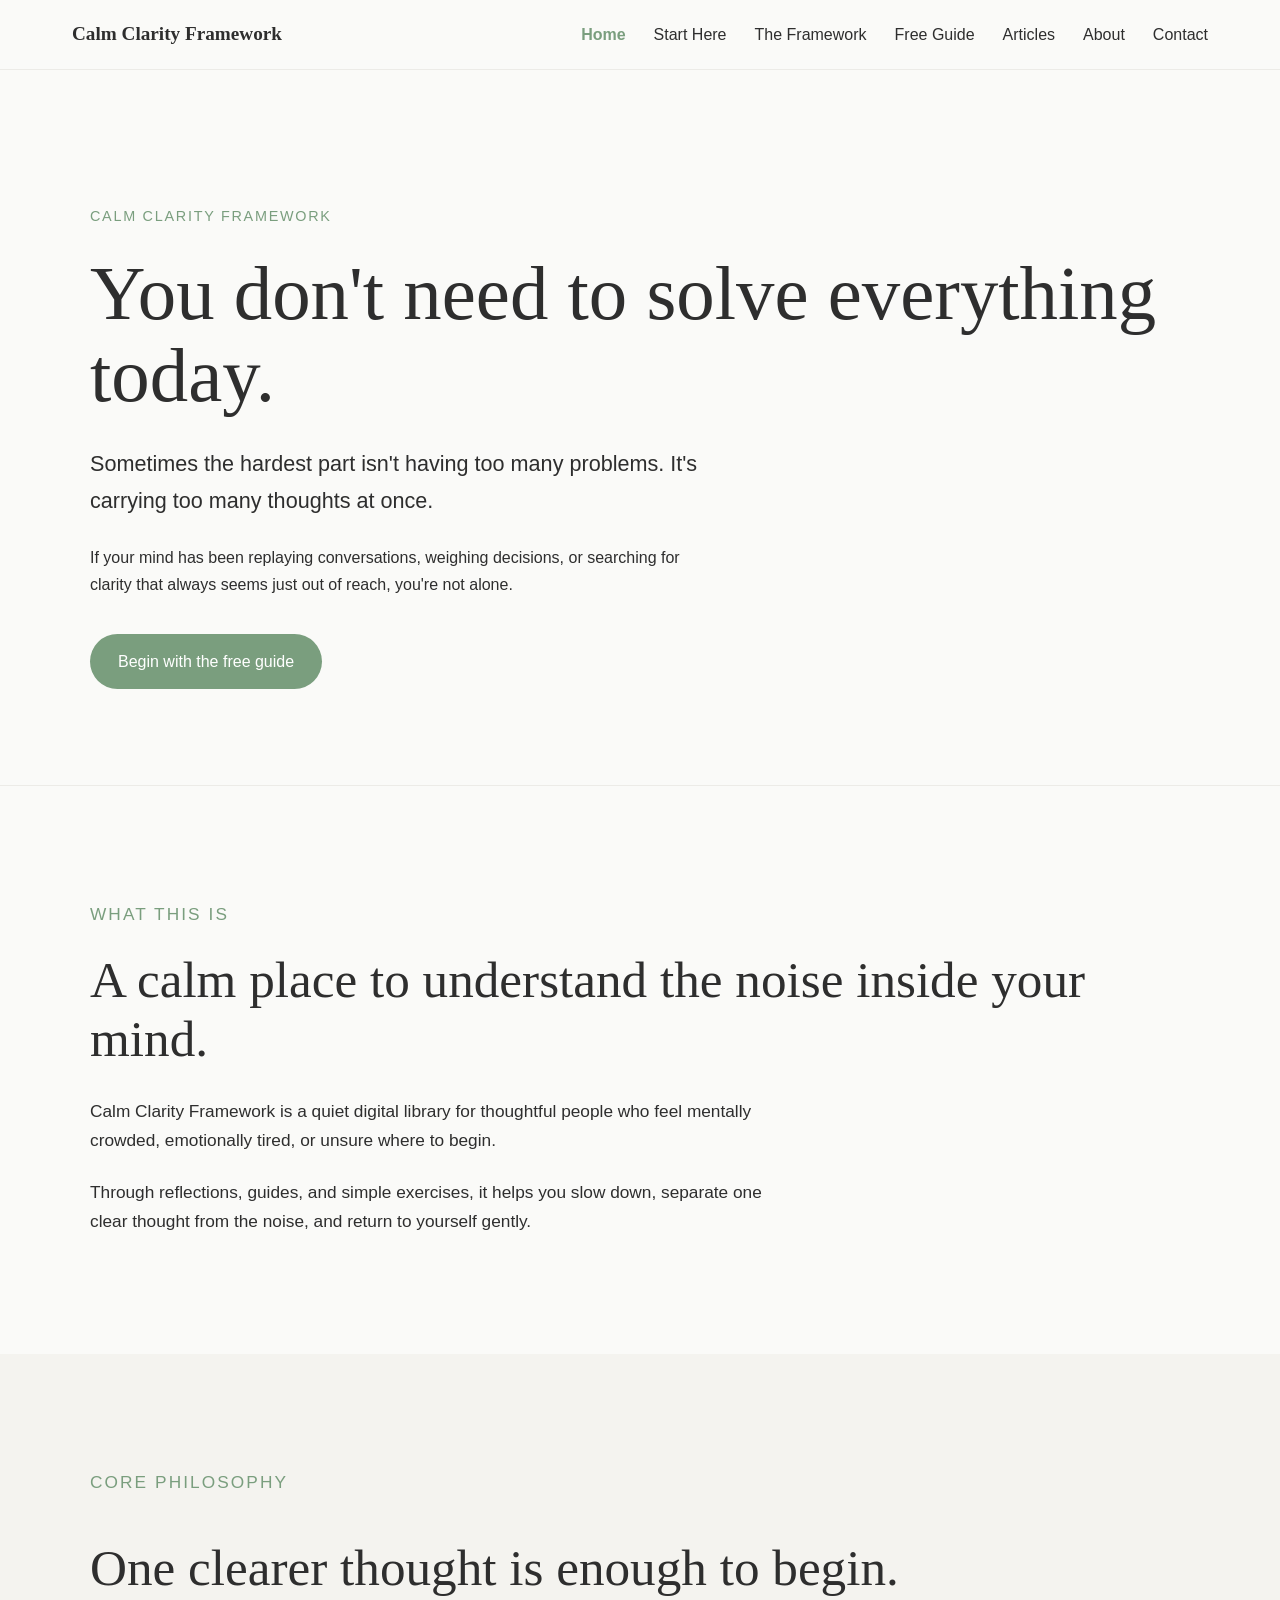
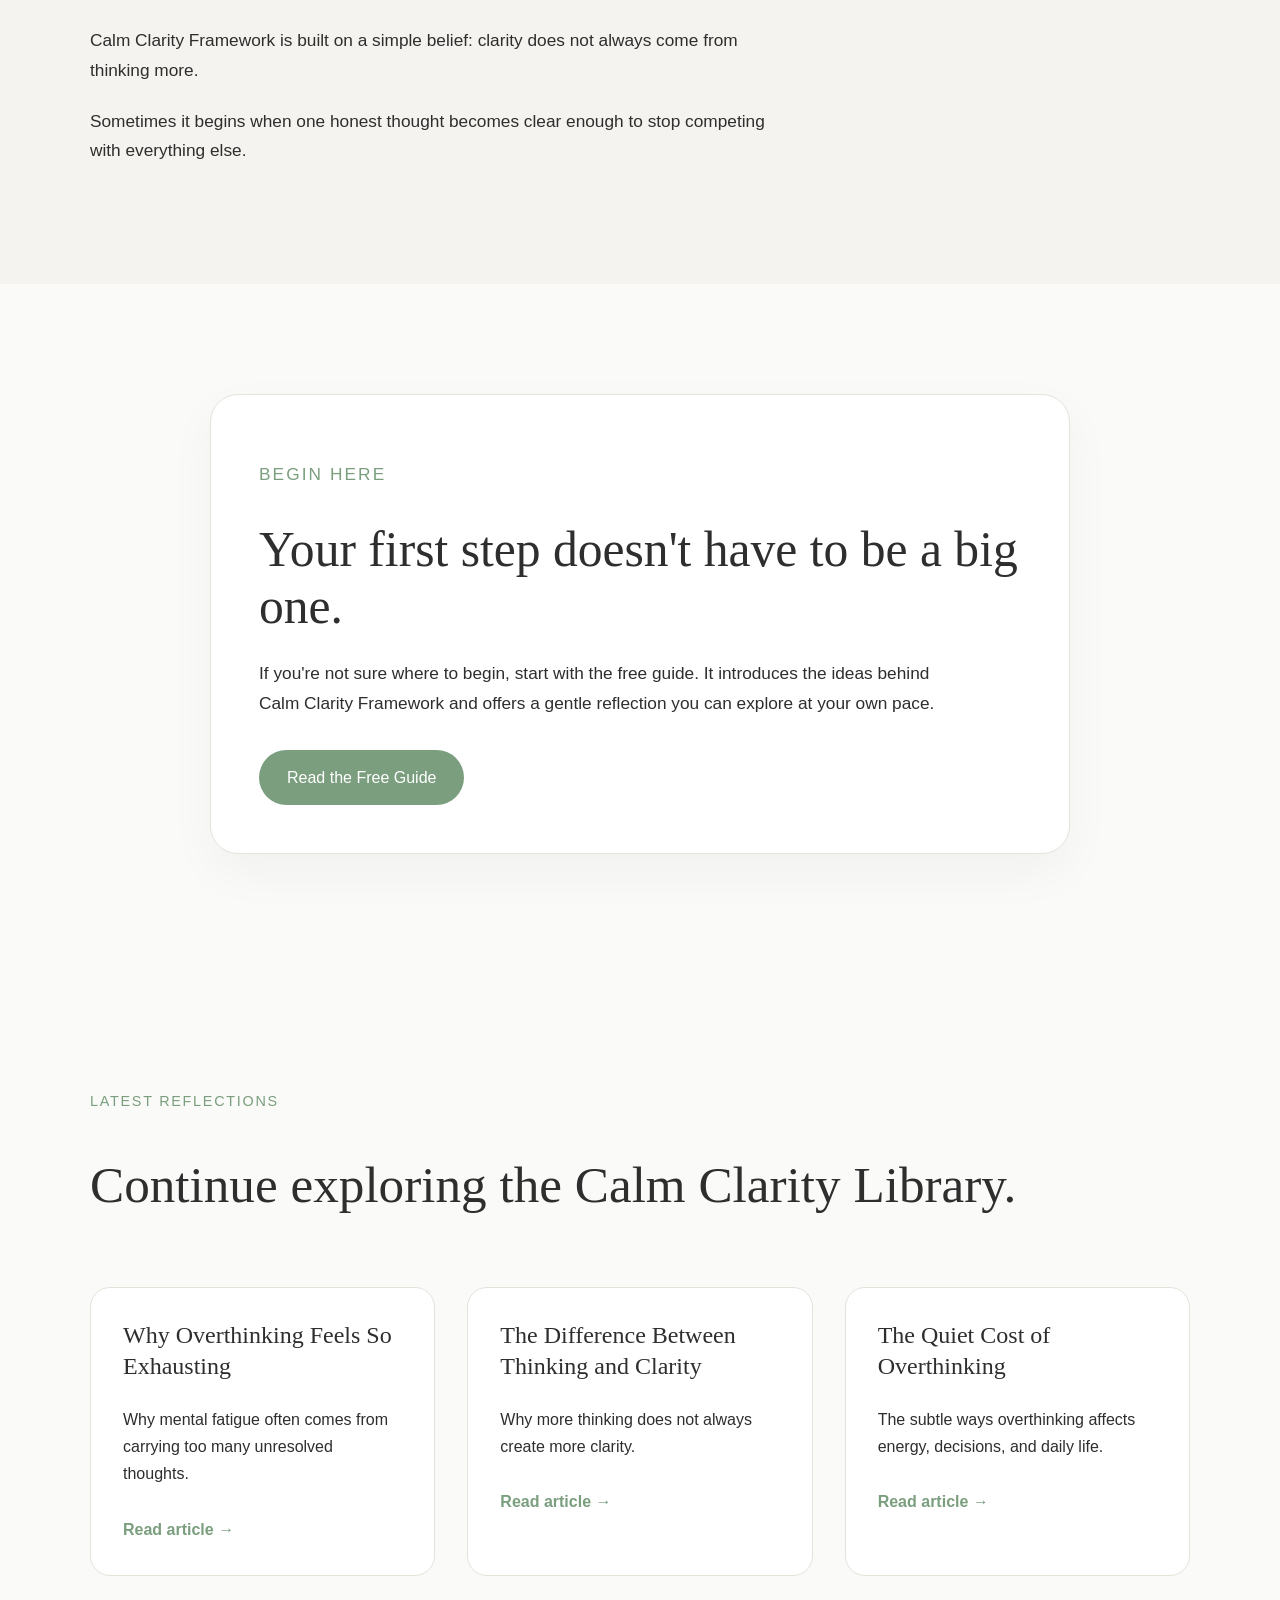
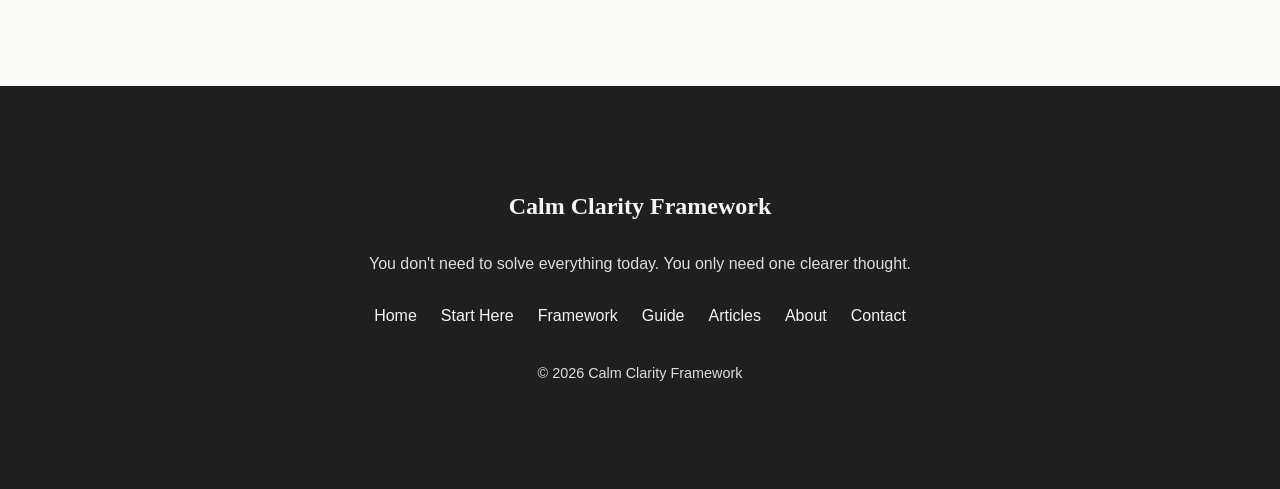
==== index.html @ 9ce067d1 "Add custom thank-you redirect" ====
<!DOCTYPE html>
<html lang="en">
<head>
    <meta charset="UTF-8">
     <meta name="viewport" content="width=device-width, initial-scale=1.0">

    <title>Calm Clarity Framework</title>

    <link rel="stylesheet" href="style.css">
    <link rel="icon" href="favicon.ico" sizes="any">
<link rel="shortcut icon" href="favicon.ico">
</head>
<body>
    

    <header>
         <nav class="navbar">

        <a href="index.html" class="logo">
            Calm Clarity Framework
        </a>
         <ul class="nav-links">

            <li><a href="index.html" class="active">Home</a></li>

            <li><a href="pages/start-here.html">Start Here</a></li>

            <li><a href="pages/framework.html">The Framework</a></li>

            <li><a href="pages/guide.html">Free Guide</a></li>
            <li><a href="pages/articles.html">Articles</a></li>

            <li><a href="pages/about.html">About</a></li>

            <li><a href="pages/contact.html">Contact</a></li>

        </ul>
          </nav>

    </header>

    <main class="homepage">

        <section class="hero">
            <div class="container">

            <p class="eyebrow">Calm Clarity Framework</p>

            <h1>You don't need to solve everything today.</h1>

            <p class="hero-subtitle">
                Sometimes the hardest part isn't having too many problems.
                It's carrying too many thoughts at once.
            </p>
            <p class="hero-text">
                If your mind has been replaying conversations,
                weighing decisions,
                or searching for clarity that always seems just out of reach,
                you're not alone.
            </p>

            <a href="#" class="button">
                Begin with the free guide
            </a>
             </div>

        </section>
        <section class="intro-section">
            <div class="container">
    
        <p class="eyebrow">What this is</p>

        <h2>A calm place to understand the noise inside your mind.</h2>

        <p>
            Calm Clarity Framework is a quiet digital library for thoughtful people
            who feel mentally crowded, emotionally tired, or unsure where to begin.
        </p>

        <p>
            Through reflections, guides, and simple exercises, it helps you slow down,
            separate one clear thought from the noise, and return to yourself gently.
        </p>
    </div>
</section>
<section class="philosophy-section">
    <div class="container">
        <p class="eyebrow">Core philosophy</p>

        <h2>One clearer thought is enough to begin.</h2>

        <p>
            Calm Clarity Framework is built on a simple belief:
            clarity does not always come from thinking more.
        </p>

        <p>
            Sometimes it begins when one honest thought becomes clear enough
            to stop competing with everything else.
        </p>
    </div>
</section>
<section class="begin-section">
    <div class="container">

        <p class="eyebrow">Begin here</p>

        <h2>Your first step doesn't have to be a big one.</h2>

        <p>
            If you're not sure where to begin, start with the free guide.
            It introduces the ideas behind Calm Clarity Framework
            and offers a gentle reflection you can explore at your own pace.
        </p>

        <a href="pages/guide.html" class="button">
            Read the Free Guide
        </a>

    </div>
</section>
<section class="articles-preview">
    <div class="container">

        <p class="eyebrow">Latest reflections</p>

        <h2>Continue exploring the Calm Clarity Library.</h2>

        <div class="article-grid">

            <article class="article-card">
                <h3>Why Overthinking Feels So Exhausting</h3>
                <p>
                     Why mental fatigue often comes from carrying too many unresolved thoughts.
                </p>
                <a href="pages/articles.html">Read article →</a>
            </article>

            <article class="article-card">
                <h3>The Difference Between Thinking and Clarity</h3>
                <p>
                     Why more thinking does not always create more clarity.
                </p>
                <a href="pages/articles.html">Read article →</a>
            </article>

            <article class="article-card">
                <h3>The Quiet Cost of Overthinking</h3>
                <p>
                    The subtle ways overthinking affects energy, decisions, and daily life.
                </p>
                 <a href="pages/articles.html">Read article →</a>
            </article>

        </div>

    </div>
</section>

</main>
    <div class="site-footer">
        <div class="container">
            <h2>Calm Clarity Framework</h2>
            <p>
              You don't need to solve everything today.
              You only need one clearer thought.
            </p>
            <nav class="footer-nav">
                <a href="index.html">Home</a>
                <a href="pages/start-here.html">Start Here</a>
                <a href="pages/framework.html">Framework</a>
                <a href="pages/guide.html">Guide</a>
                <a href="pages/articles.html">Articles</a>
                <a href="pages/about.html">About</a>
                <a href="pages/contact.html">Contact</a>
            </nav>
            <p class="copyright">
                © 2026 Calm Clarity Framework
            </p>
        </div>
    </div>

</body>
</html>
---- style.css ----
:root {
    --bg: #FAFAF8;
    --text: #2E2E2E;
    --accent: #7A9E7E;
    --sand: #D8CBB8;
}
* {
    box-sizing: border-box;
}

body {
    margin: 0;
    font-family: Arial, sans-serif;
    background: var(--bg);
    color: var(--text);
    line-height: 1.7;
}

.container {
    width: min(1100px, calc(100% - 48px));
    margin: 0 auto;
}
.homepage {
    min-height: 100vh;
}

.hero {
    padding: 120px 0 96px;
}


.eyebrow {
    color: var(--accent);
    font-size: 0.9rem;
    letter-spacing: 0.12em;
    text-transform: uppercase;
    margin-bottom: 24px;
}

h1 {
    font-family: Georgia, serif;
    font-size: clamp(2.4rem, 6vw, 4.8rem);
    line-height: 1.08;
    margin: 0 0 28px;
    font-weight: 400;
}
.hero-subtitle {
    font-size: 1.35rem;
    max-width: 640px;
    margin-bottom: 24px;
}

.hero-text {
    max-width: 620px;
    margin-bottom: 36px;
}

.button {
    display: inline-flex;
    align-items: center;
    justify-content: center;

    background: var(--accent);
    color: white;

    text-decoration: none;

    padding: 14px 28px;

    border-radius: 999px;

    font-weight: 500;

    transition:
        background-color 0.3s ease,
        transform 0.25s ease,
        box-shadow 0.25s ease;
}
.button:hover {

    background: #6d9071;

    transform: translateY(-2px);

    box-shadow: 0 10px 24px rgba(0,0,0,0.10);

}
/* ==========================
   Navigation
========================== */

header {
    background: var(--bg);
    border-bottom: 1px solid #ecebe7;
    position: sticky;
    top: 0;
}
.navbar {
    max-width: 1200px;
    margin: 0 auto;
    padding: 18px 32px;

    display: flex;
    justify-content: space-between;
    align-items: center;
}
.logo {
    text-decoration: none;
    color: var(--text);
    font-family: Georgia, serif;
    font-size: 1.2rem;
    font-weight: bold;
}

.nav-links {
    list-style: none;

    display: flex;
    gap: 28px;

    margin: 0;
    padding: 0;
}
.nav-links a {
    text-decoration: none;
    color: var(--text);
    transition: color 0.3s ease;
}

.nav-links a:hover {
    color: var(--accent);
}
/* ==========================
   Intro Section
========================== */

.intro-section {
    padding: 96px 24px;
    border-top: 1px solid #ecebe7;
}

.section-inner {
    max-width: 760px;
    margin: 0 auto;
}

.intro-section h2 {
    font-family: Georgia, serif;
    font-size: clamp(2rem, 4vw, 3.4rem);
    line-height: 1.15;
    font-weight: 400;
    margin: 0 0 28px;
}
.intro-section p {
    font-size: 1.08rem;
    max-width: 680px;
    margin-bottom: 22px;
}
/* ==========================
   Philosophy Section
========================== */

.philosophy-section {
    padding: 96px 0;
    background: #f4f3ef;
}

.philosophy-section h2 {
    font-family: Georgia, serif;
    font-size: clamp(2rem, 4vw, 3.2rem);
    line-height: 1.15;
    font-weight: 400;
    margin-bottom: 28px;
}

.philosophy-section p {
    max-width: 700px;
    font-size: 1.08rem;
    margin-bottom: 22px;
}
/* ==========================
   Begin Section
========================== */

.begin-section {
    padding: 110px 0;
    background: var(--bg);
}

.begin-section .container {
    max-width: 860px;
    padding: 48px;
    border: 1px solid #e6e2da;
    border-radius: 28px;
    background: #ffffff;
    box-shadow: 0 18px 50px rgba(0, 0, 0, 0.04);
}
.begin-section h2 {
    font-family: Georgia, serif;
    font-size: clamp(2rem, 4vw, 3.1rem);
    line-height: 1.15;
    font-weight: 400;
    margin: 0 0 24px;
}

.begin-section p {
    max-width: 680px;
    font-size: 1.08rem;
    margin-bottom: 32px;
}
/* ==========================
   Articles Preview
========================== */

.articles-preview {
    padding: 110px 0;
}

.articles-preview h2 {
    font-family: Georgia, serif;
    font-size: clamp(2rem, 4vw, 3.2rem);
    line-height: 1.15;
    font-weight: 400;
    margin-bottom: 72px;
}

.article-grid {
    display: grid;
    grid-template-columns: repeat(3, 1fr);
    gap: 32px;
}
.article-card {
    background: white;
    border: 1px solid #e6e2da;
    border-radius: 20px;
    padding: 32px;
    transition: transform 0.25s ease,
                box-shadow 0.25s ease;
}

.article-card:hover {
    transform: translateY(-4px);
    box-shadow: 0 16px 36px rgba(0,0,0,0.08);
}
.article-card h3 {
    font-family: Georgia, serif;
    font-size: 1.5rem;
    font-weight: 400;
    line-height: 1.3;
    margin-top: 0;
}

.article-card p {
    margin: 20px 0 28px;
    line-height: 1.7;
}

.article-card a {
    color: var(--accent);
    text-decoration: none;
    font-weight: 600;
}
.article-card a:hover {
    text-decoration: underline;
}
@media (max-width: 768px) {
    .navbar {
        flex-direction: column;
        align-items: flex-start;
        gap: 20px;
    }
    .nav-links {
        flex-wrap: wrap;
        gap: 14px 16px;
        font-size: 0.9rem;
    }
    .hero {
        padding: 80px 0 72px;
    }
    h1 {
        font-size: clamp(2.6rem, 14vw, 4rem);
    }
    .hero-subtitle {
        font-size: 1.15rem;
    }
    .article-grid {
        grid-template-columns: 1fr;
    }
    .begin-section .container {
        padding: 32px;
    }

}

.site-footer {
    background: #1f1f1f;
    color: #ff5f5f5;
    padding: 80px 0;
    text-align: center;
}

.site-footer h2 {
    color: #f5f5f5;
    font-family: georgia, serif;
    margin-bottom: 24px;
}
.site-footer p {
    color: #dddddd;
    margin-bottom: 24px;
}
.footer-nav {
    display: flex;
    justify-content: center;
    flex-wrap: wrap;
    gap: 24px;
    margin-bottom: 32px;
}
.footer-nav a {
    color: #f5f5f5;
    text-decoration: none;
    transition: color 0.25s ease;
}
.footer-nav a:hover {
    color: var(--accent);

}
.copyright {
    color: #9a9a9a;
    font-size: 0.9rem;
}
/* ==========================
   Contact Form
========================== */

.contact-form {
    display: grid;
    gap: 18px;
    margin-top: 40px;
}

.contact-form label {
    font-weight: 600;
}

.contact-form input,
.contact-form textarea {
    width: 100%;
    padding: 14px 16px;
    border: 1px solid #d9d5cc;
    border-radius: 12px;
    background: #ffffff;
    color: var(--text);
    font: inherit;
}

.contact-form input:focus,
.contact-form textarea:focus {
    outline: none;
    border-color: var(--accent);
    box-shadow: 0 0 0 3px rgba(122, 158, 126, 0.15);
}

.contact-form textarea {
    resize: vertical;
}
/* ==========================
   Active Navigation
========================== */

.nav-links a.active {
    color: var(--accent);
    font-weight: 600;
}
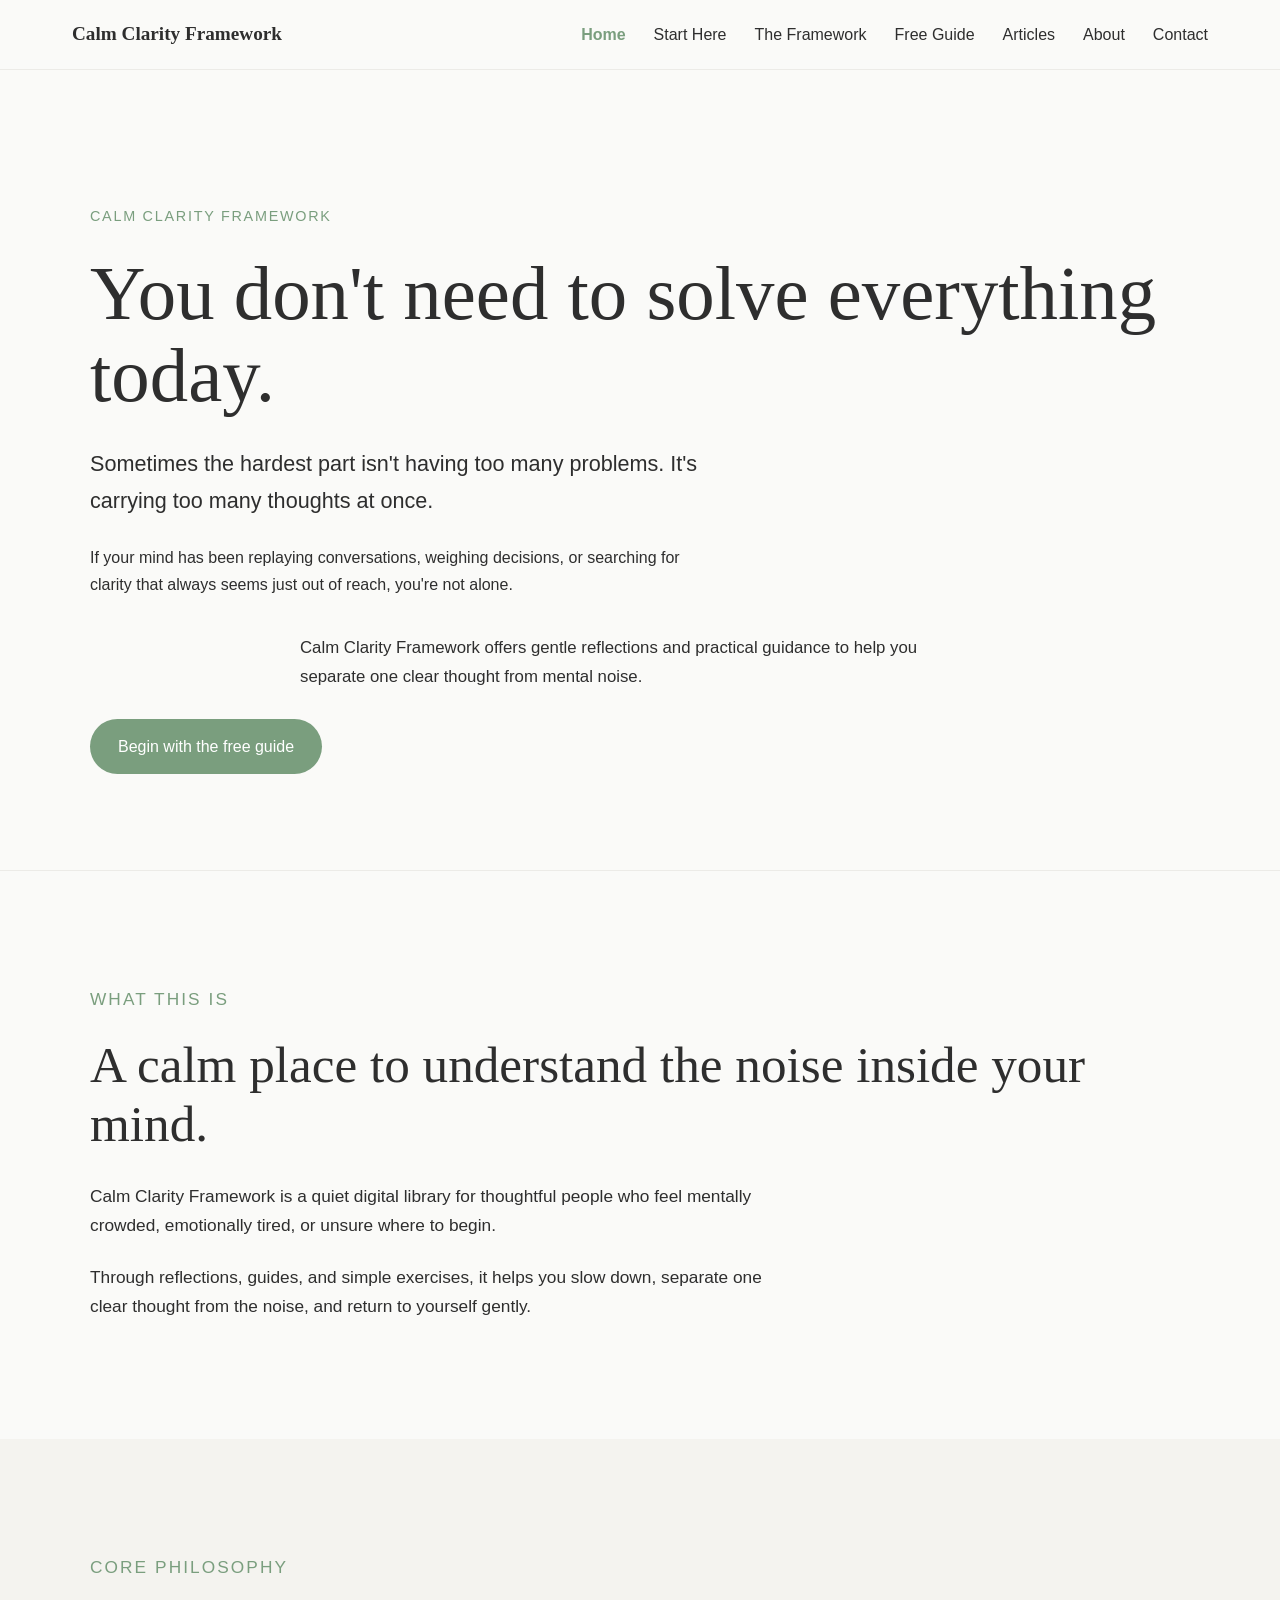
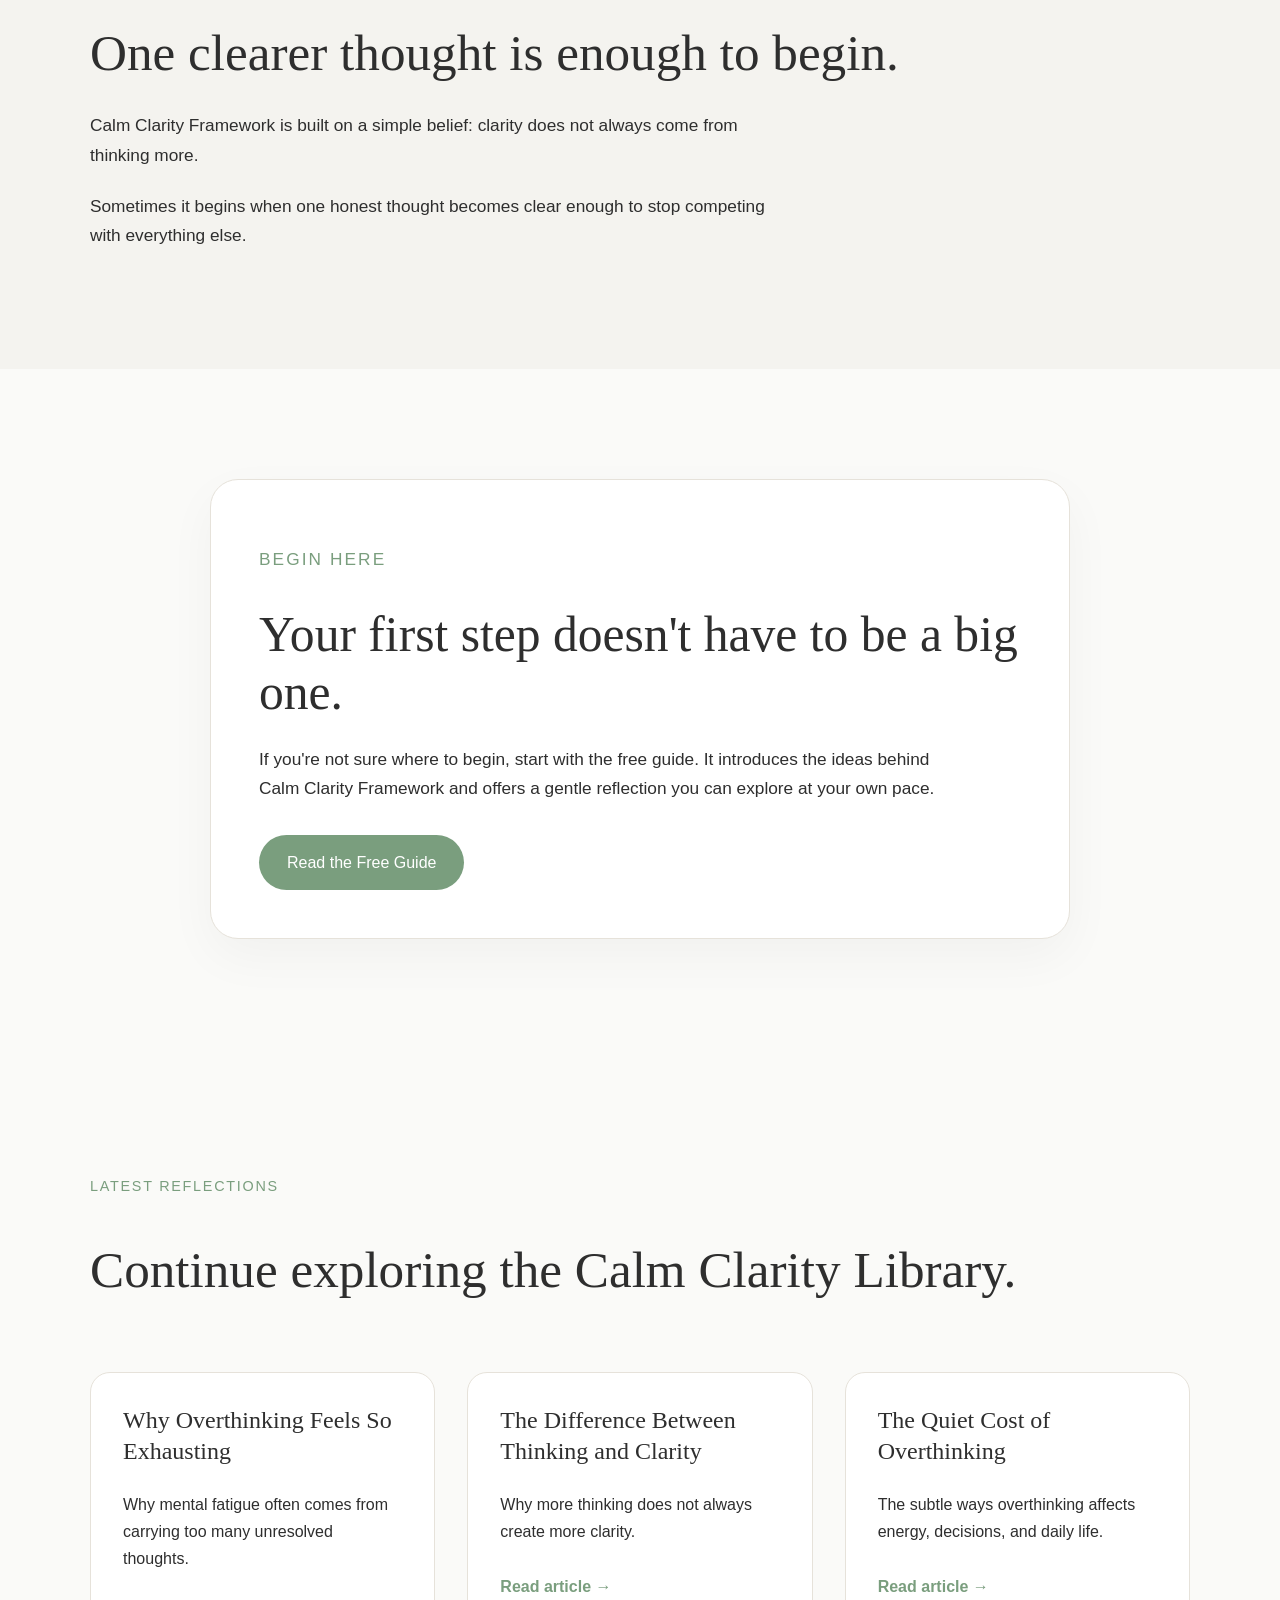
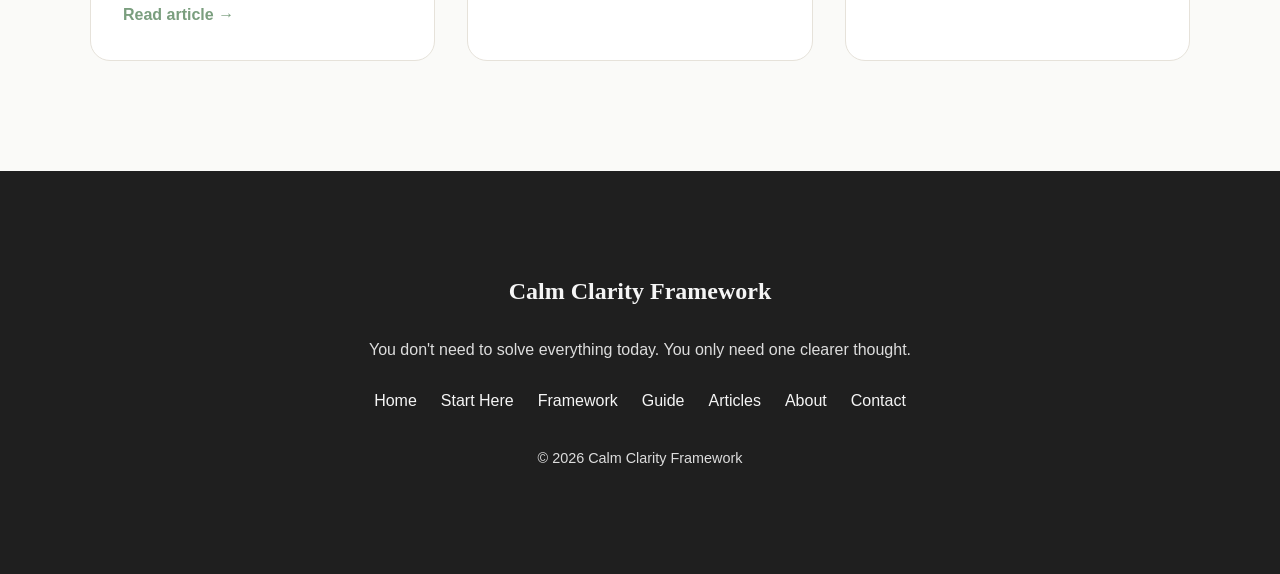
==== commit 6924a2e8: "Improve homepage messaging and guide CTA" ====
--- a/index.html
+++ b/index.html
@@ -1,14 +1,57 @@
 <!DOCTYPE html>
 <html lang="en">
 <head>
+    <!-- Google tag (gtag.js) -->
+<script async src="https://www.googletagmanager.com/gtag/js?id=G-4MZVHY34P6"></script>
+<script>
+  window.dataLayer = window.dataLayer || [];
+  function gtag(){dataLayer.push(arguments);}
+  gtag('js', new Date());
+
+  gtag('config', 'G-4MZVHY34P6');
+</script>
     <meta charset="UTF-8">
      <meta name="viewport" content="width=device-width, initial-scale=1.0">
 
-    <title>Calm Clarity Framework</title>
+    <title>Calm Clarity Framework | Find Calm Through Clear Thinking</title>
+    <meta
+    name="description"
+    content="Calm Clarity Framework helps you reduce mental overwhelm, think more clearly, and take meaningful next steps through thoughtful guidance and simple reflections.">
+
+<link
+    rel="canonical"
+    href="https://ftkebbe.github.io/calm-clarity-framework/">
+    <meta property="og:type" content="website">
+<meta property="og:title" content="Calm Clarity Framework | Find Calm Through Clear Thinking">
+<meta property="og:description" content="Calm Clarity Framework helps you reduce mental overwhelm, think more clearly, and take meaningful next steps through thoughtful guidance and simple reflections.">
+<meta property="og:url" content="https://ftkebbe.github.io/calm-clarity-framework/">
+<meta property="og:image" content="https://ftkebbe.github.io/calm-clarity-framework/assets/social-preview.png">
+
+<meta name="twitter:card" content="summary_large_image">
+<meta name="twitter:title" content="Calm Clarity Framework | Find Calm Through Clear Thinking">
+<meta name="twitter:description" content="Calm Clarity Framework helps you reduce mental overwhelm, think more clearly, and take meaningful next steps through thoughtful guidance and simple reflections.">
+<meta name="twitter:image" content="https://ftkebbe.github.io/calm-clarity-framework/assets/social-preview.png">
+<script type="application/ld+json">
+{
+  "@context": "https://schema.org",
+  "@type": "WebSite",
+  "name": "Calm Clarity Framework",
+  "url": "https://ftkebbe.github.io/calm-clarity-framework/",
+  "description": "Calm Clarity Framework helps thoughtful people reduce mental overwhelm, think more clearly, and take meaningful next steps through gentle reflections and practical guidance.",
+  "publisher": {
+    "@type": "Organization",
+    "name": "Calm Clarity Framework",
+    "logo": {
+      "@type": "ImageObject",
+      "url": "https://ftkebbe.github.io/calm-clarity-framework/assets/favicon.png"
+    }
+  }
+}
+</script>
 
     <link rel="stylesheet" href="style.css">
-    <link rel="icon" href="favicon.ico" sizes="any">
-<link rel="shortcut icon" href="favicon.ico">
+    <link rel="icon" href="assets/favicon.ico" sizes="any">
+<link rel="shortcut icon" href="assets/favicon.ico">
 </head>
 <body>
     
@@ -58,10 +101,14 @@
                 or searching for clarity that always seems just out of reach,
                 you're not alone.
             </p>
-
-            <a href="#" class="button">
-                Begin with the free guide
-            </a>
+            <p class="hero-benefit">
+  Calm Clarity Framework offers gentle reflections and practical guidance
+  to help you separate one clear thought from mental noise.
+</p>
+
+            <a href="pages/guide.html" class="button">
+  Begin with the free guide
+</a>
              </div>
 
         </section>
--- a/style.css
+++ b/style.css
@@ -53,6 +53,13 @@
 .hero-text {
     max-width: 620px;
     margin-bottom: 36px;
+}
+.hero-benefit {
+  max-width: 680px;
+  margin: 1.25rem auto 1.75rem;
+  font-size: 1.05rem;
+  line-height: 1.7;
+  font-weight: 500;
 }
 
 .button {
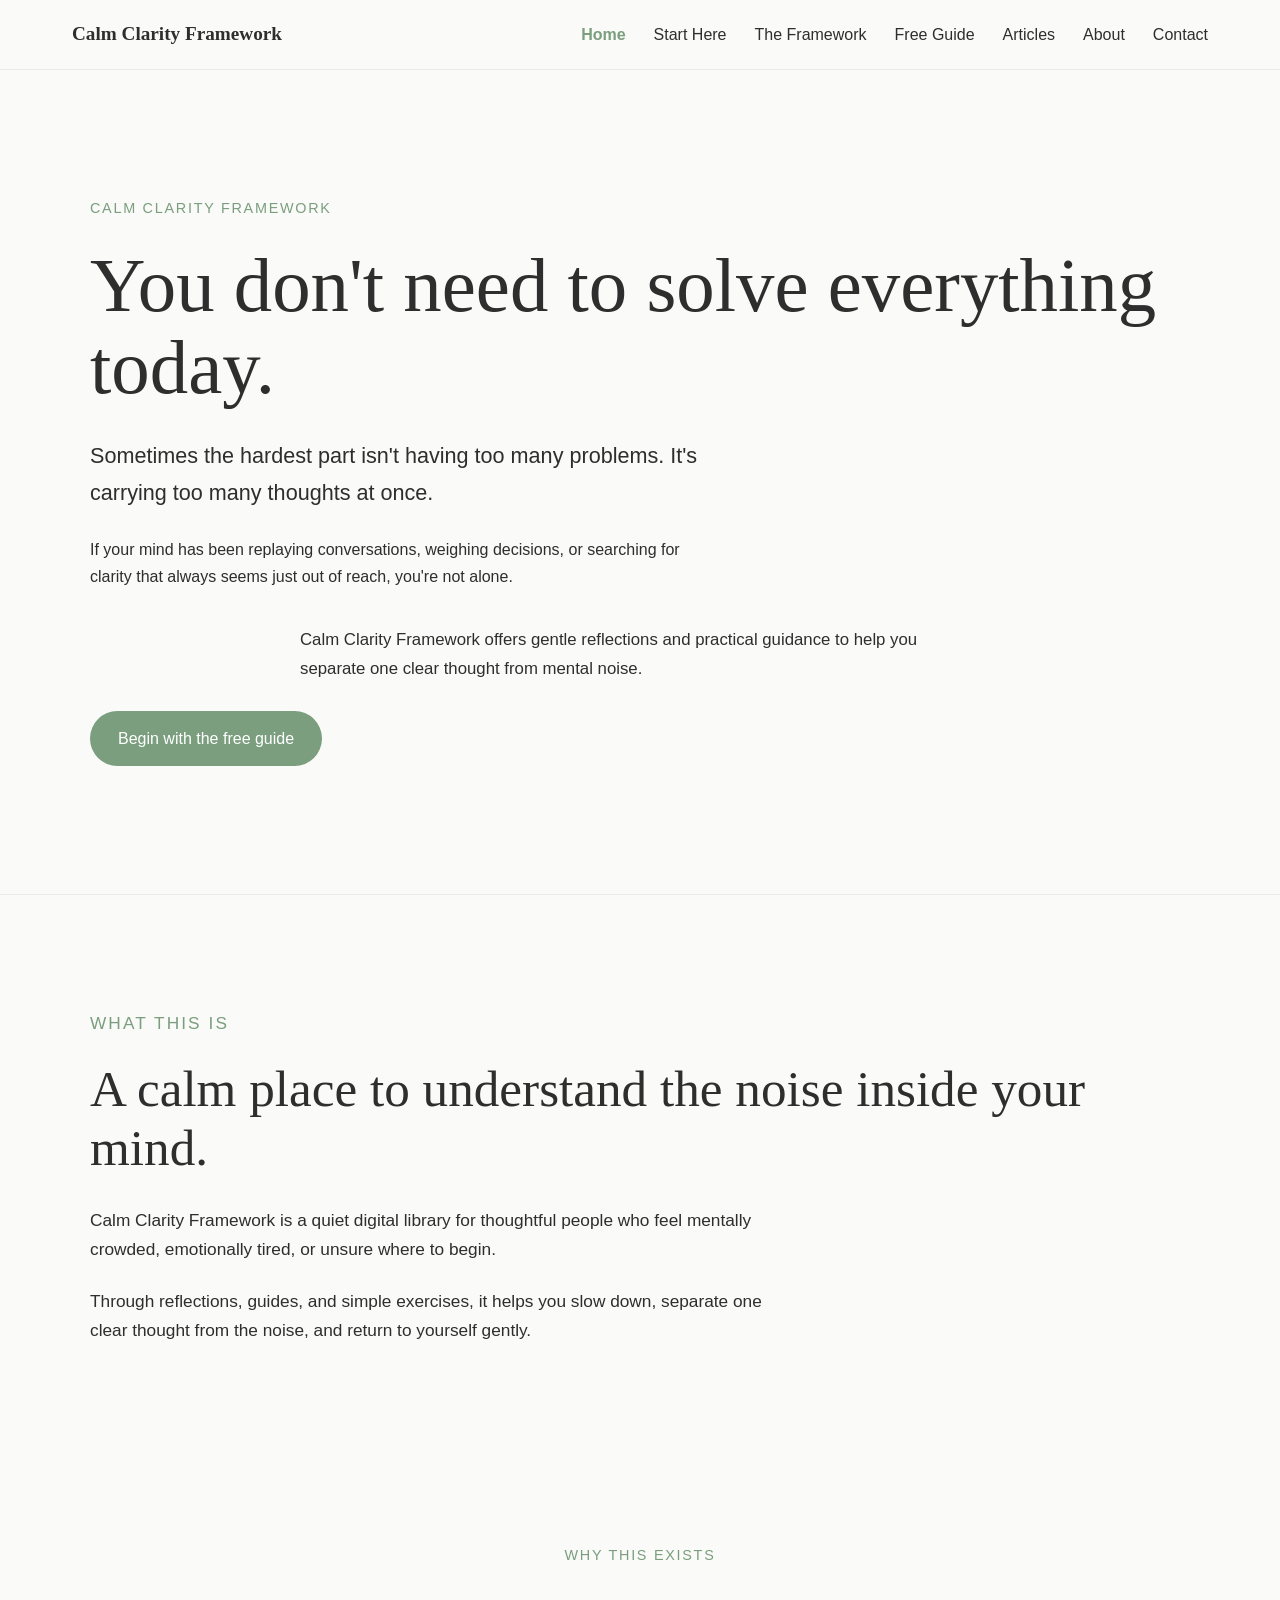
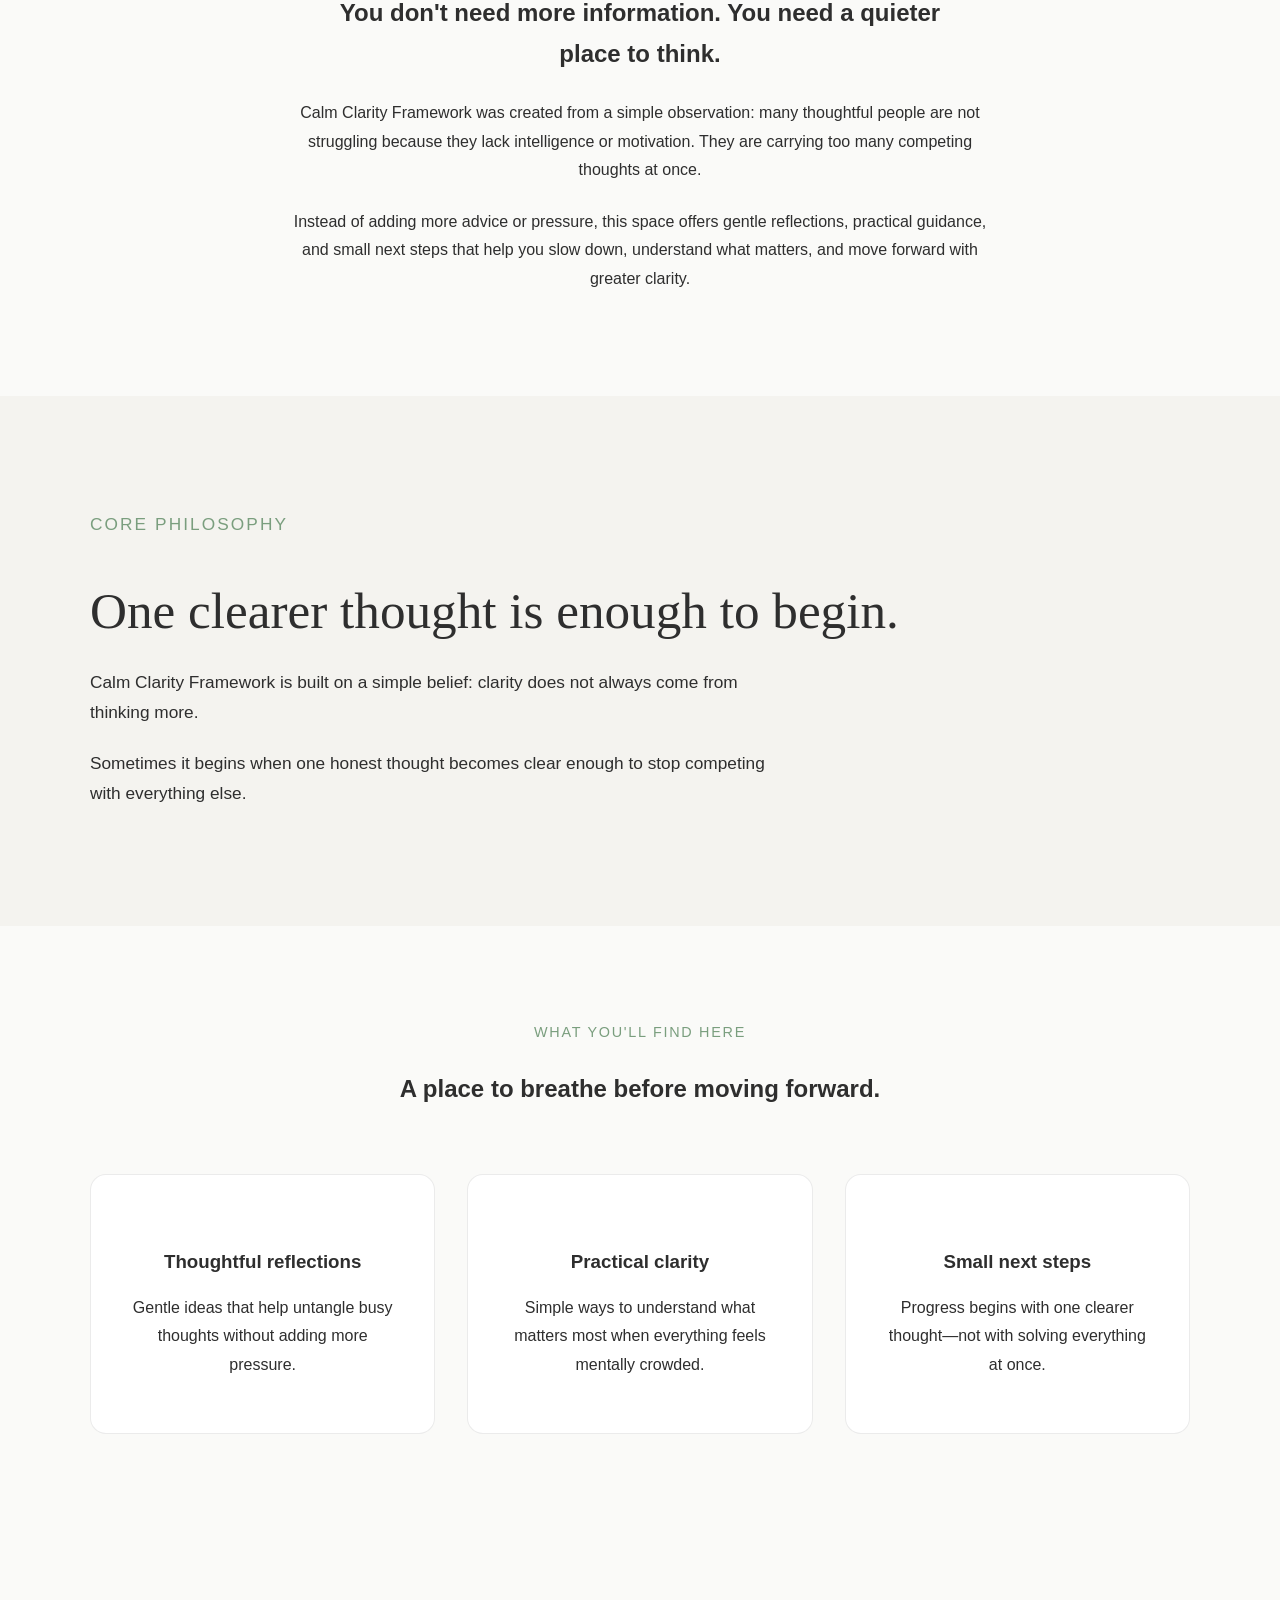
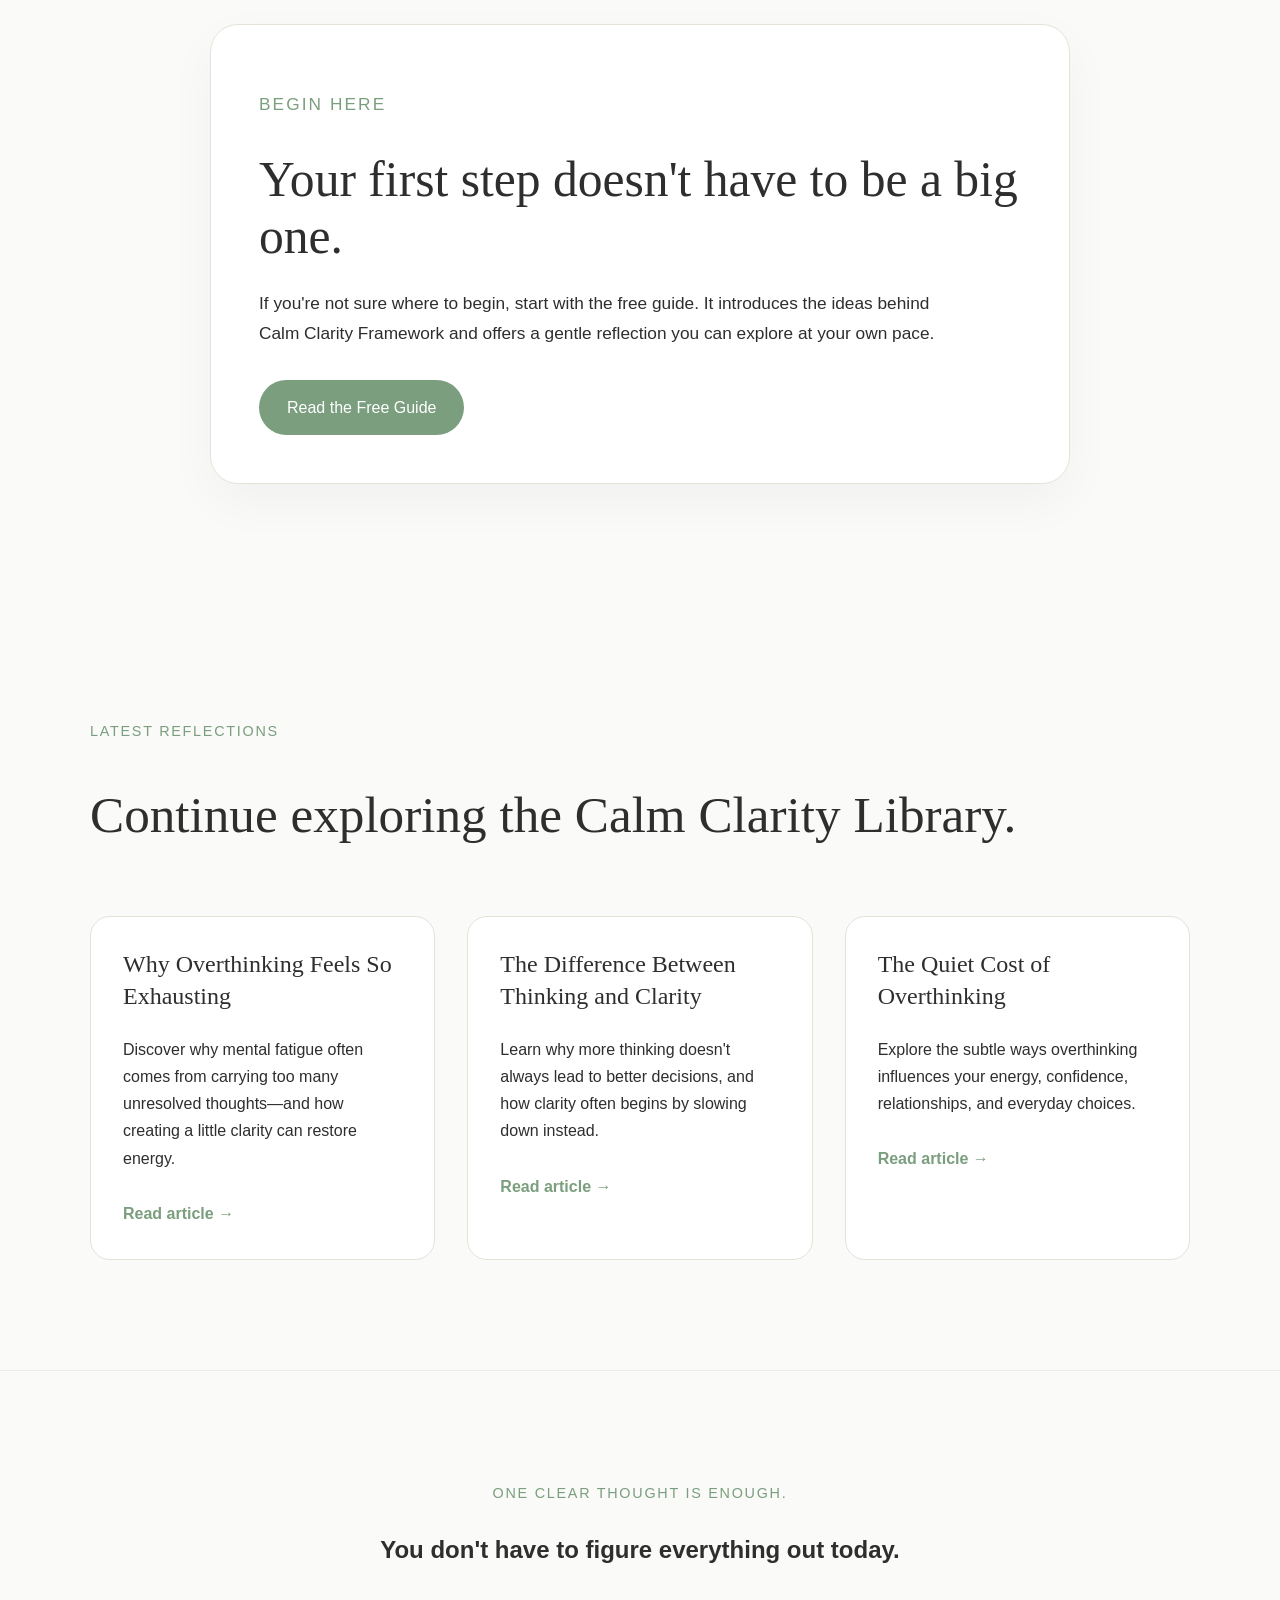
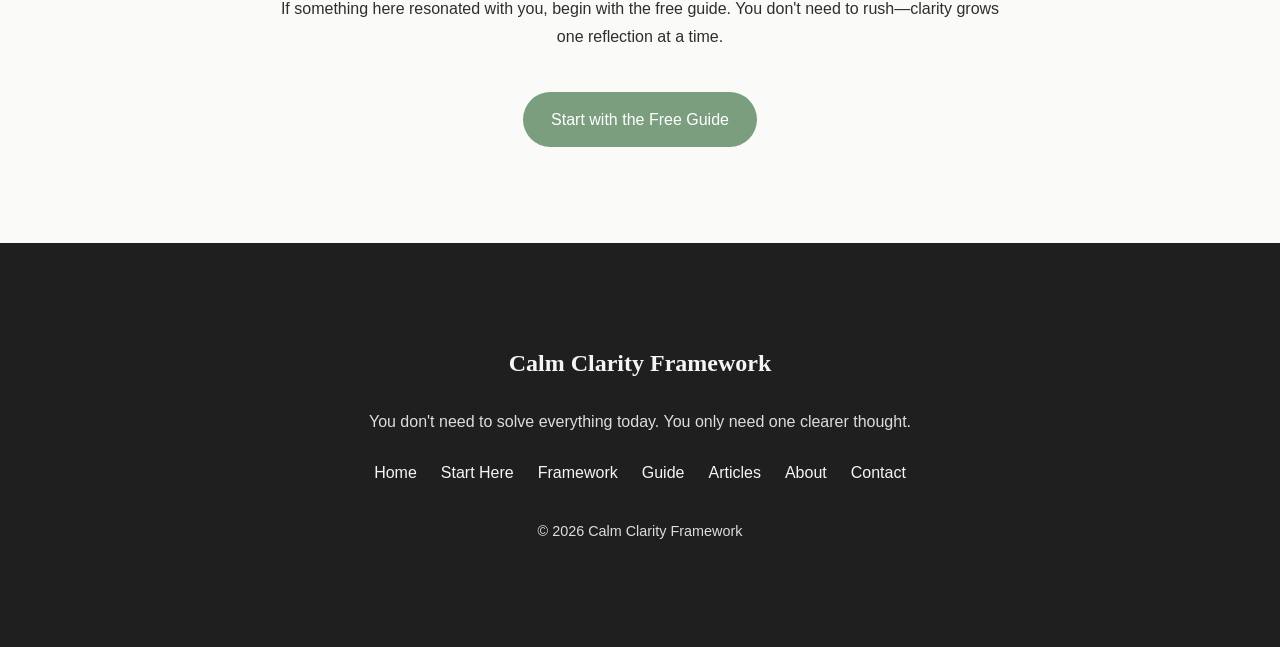
==== commit f9096a2d: ""Complete homepage trust, content, and conversion improvements"" ====
--- a/index.html
+++ b/index.html
@@ -130,6 +130,27 @@
         </p>
     </div>
 </section>
+<section class="why-section">
+    <div class="container">
+
+        <p class="eyebrow">Why this exists</p>
+
+        <h2>You don't need more information. You need a quieter place to think.</h2>
+
+        <p>
+            Calm Clarity Framework was created from a simple observation:
+            many thoughtful people are not struggling because they lack intelligence
+            or motivation. They are carrying too many competing thoughts at once.
+        </p>
+
+        <p>
+            Instead of adding more advice or pressure, this space offers gentle
+            reflections, practical guidance, and small next steps that help you
+            slow down, understand what matters, and move forward with greater clarity.
+        </p>
+
+    </div>
+</section>
 <section class="philosophy-section">
     <div class="container">
         <p class="eyebrow">Core philosophy</p>
@@ -145,6 +166,43 @@
             Sometimes it begins when one honest thought becomes clear enough
             to stop competing with everything else.
         </p>
+    </div>
+</section>
+<section class="find-section">
+    <div class="container">
+
+        <p class="eyebrow">What you'll find here</p>
+
+        <h2>A place to breathe before moving forward.</h2>
+
+        <div class="benefit-list">
+
+            <div class="benefit-item">
+                <h3>Thoughtful reflections</h3>
+                <p>
+                    Gentle ideas that help untangle busy thoughts without adding
+                    more pressure.
+                </p>
+            </div>
+
+            <div class="benefit-item">
+                <h3>Practical clarity</h3>
+                <p>
+                    Simple ways to understand what matters most when everything
+                    feels mentally crowded.
+                </p>
+            </div>
+
+            <div class="benefit-item">
+                <h3>Small next steps</h3>
+                <p>
+                    Progress begins with one clearer thought—not with solving
+                    everything at once.
+                </p>
+            </div>
+
+        </div>
+
     </div>
 </section>
 <section class="begin-section">
@@ -177,29 +235,49 @@
 
             <article class="article-card">
                 <h3>Why Overthinking Feels So Exhausting</h3>
-                <p>
-                     Why mental fatigue often comes from carrying too many unresolved thoughts.
-                </p>
+                  <p>
+                     Discover why mental fatigue often comes from carrying too many unresolved
+thoughts—and how creating a little clarity can restore energy.
+                  </p>
                 <a href="pages/articles.html">Read article →</a>
             </article>
 
             <article class="article-card">
                 <h3>The Difference Between Thinking and Clarity</h3>
-                <p>
-                     Why more thinking does not always create more clarity.
-                </p>
+                  <p>
+                     Learn why more thinking doesn't always lead to better decisions, and how
+clarity often begins by slowing down instead.
+                  </p>
                 <a href="pages/articles.html">Read article →</a>
             </article>
 
             <article class="article-card">
                 <h3>The Quiet Cost of Overthinking</h3>
-                <p>
-                    The subtle ways overthinking affects energy, decisions, and daily life.
-                </p>
+                  <p>
+                    Explore the subtle ways overthinking influences your energy, confidence,
+relationships, and everyday choices.
+                  </p>
                  <a href="pages/articles.html">Read article →</a>
             </article>
 
         </div>
+
+    </div>
+</section>
+<section class="final-cta">
+    <div class="container">
+
+        <p class="eyebrow">One clear thought is enough.</p>
+
+        <h2>You don't have to figure everything out today.</h2>
+
+        <p class="final-cta-text">
+            If something here resonated with you, begin with the free guide. You don't need to rush—clarity grows one reflection at a time.
+        </p>
+
+        <a href="pages/guide.html" class="button">
+            Start with the Free Guide
+        </a>
 
     </div>
 </section>
--- a/style.css
+++ b/style.css
@@ -25,7 +25,7 @@
 }
 
 .hero {
-    padding: 120px 0 96px;
+    padding: 7rem 0 8rem;
 }
 
 
@@ -91,6 +91,76 @@
 
     box-shadow: 0 10px 24px rgba(0,0,0,0.10);
 
+}
+/* Why this exists */
+
+.why-section {
+    text-align: center;
+}
+
+.why-section h2 {
+    max-width: 650px;
+    margin: 0 auto 1.5rem;
+}
+
+
+.why-section p:not(.eyebrow) {
+    max-width: 720px;
+    margin: 0 auto 1.4rem;
+    line-height: 1.8;
+}
+.why-section p {
+    max-width: 680px;
+    margin: 0 auto 1.5rem;
+    line-height: 1.8;
+}
+.why-section {
+    text-align: center;
+    padding: 5rem 0;
+}
+.find-section {
+    text-align: center;
+    padding: 5rem 0;
+}
+
+.find-section h2 {
+    max-width: 650px;
+    margin: 0 auto 4rem;
+}
+
+.benefit-list {
+    display: grid;
+    grid-template-columns: repeat(auto-fit, minmax(240px, 1fr));
+    gap: 2rem;
+}
+
+.benefit-item {
+    padding: 2.25rem;
+    border: 1px solid rgba(0,0,0,.08);
+    border-radius: 16px;
+    background: #ffffff;
+    transition: transform .25s ease,
+                box-shadow .25s ease;
+}
+
+.benefit-item:hover {
+    transform: translateY(-4px);
+    box-shadow: 0 10px 30px rgba(0,0,0,.06);
+}
+
+.benefit-item h3 {
+    margin-bottom: 1rem;
+}
+
+.benefit-item p {
+    margin: 0;
+    line-height: 1.8;
+}
+.benefit-item {
+    display: flex;
+    flex-direction: column;
+    justify-content: center;
+    min-height: 260px;
 }
 /* ==========================
    Navigation
@@ -269,6 +339,28 @@
 }
 .article-card a:hover {
     text-decoration: underline;
+}
+/* Final Call to Action */
+
+.final-cta {
+    padding: 6rem 0;
+    text-align: center;
+}
+
+.final-cta .container {
+    max-width: 720px;
+}
+
+.final-cta h2 {
+    margin-bottom: 1.5rem;
+}
+
+.final-cta-text {
+    margin: 0 auto 2.5rem;
+    line-height: 1.8;
+}
+.final-cta {
+    border-top: 1px solid rgba(0,0,0,.06);
 }
 @media (max-width: 768px) {
     .navbar {
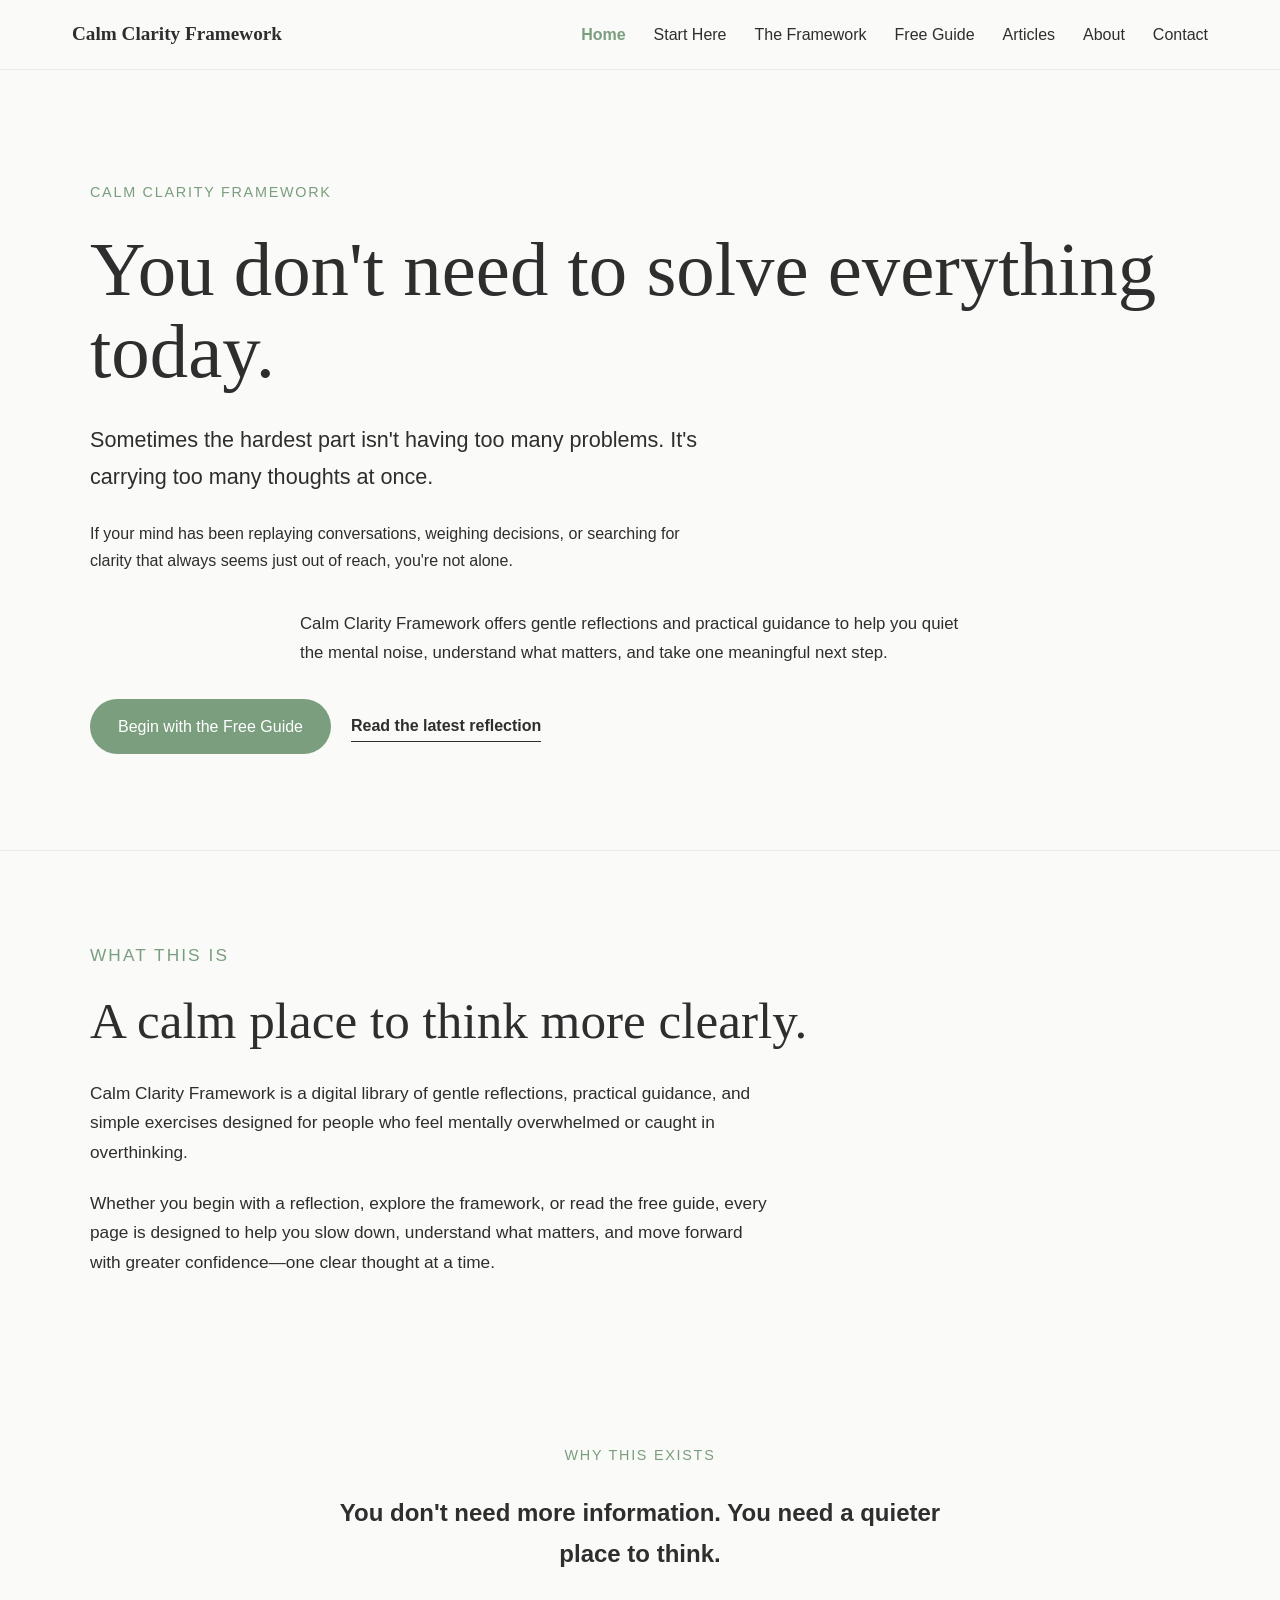
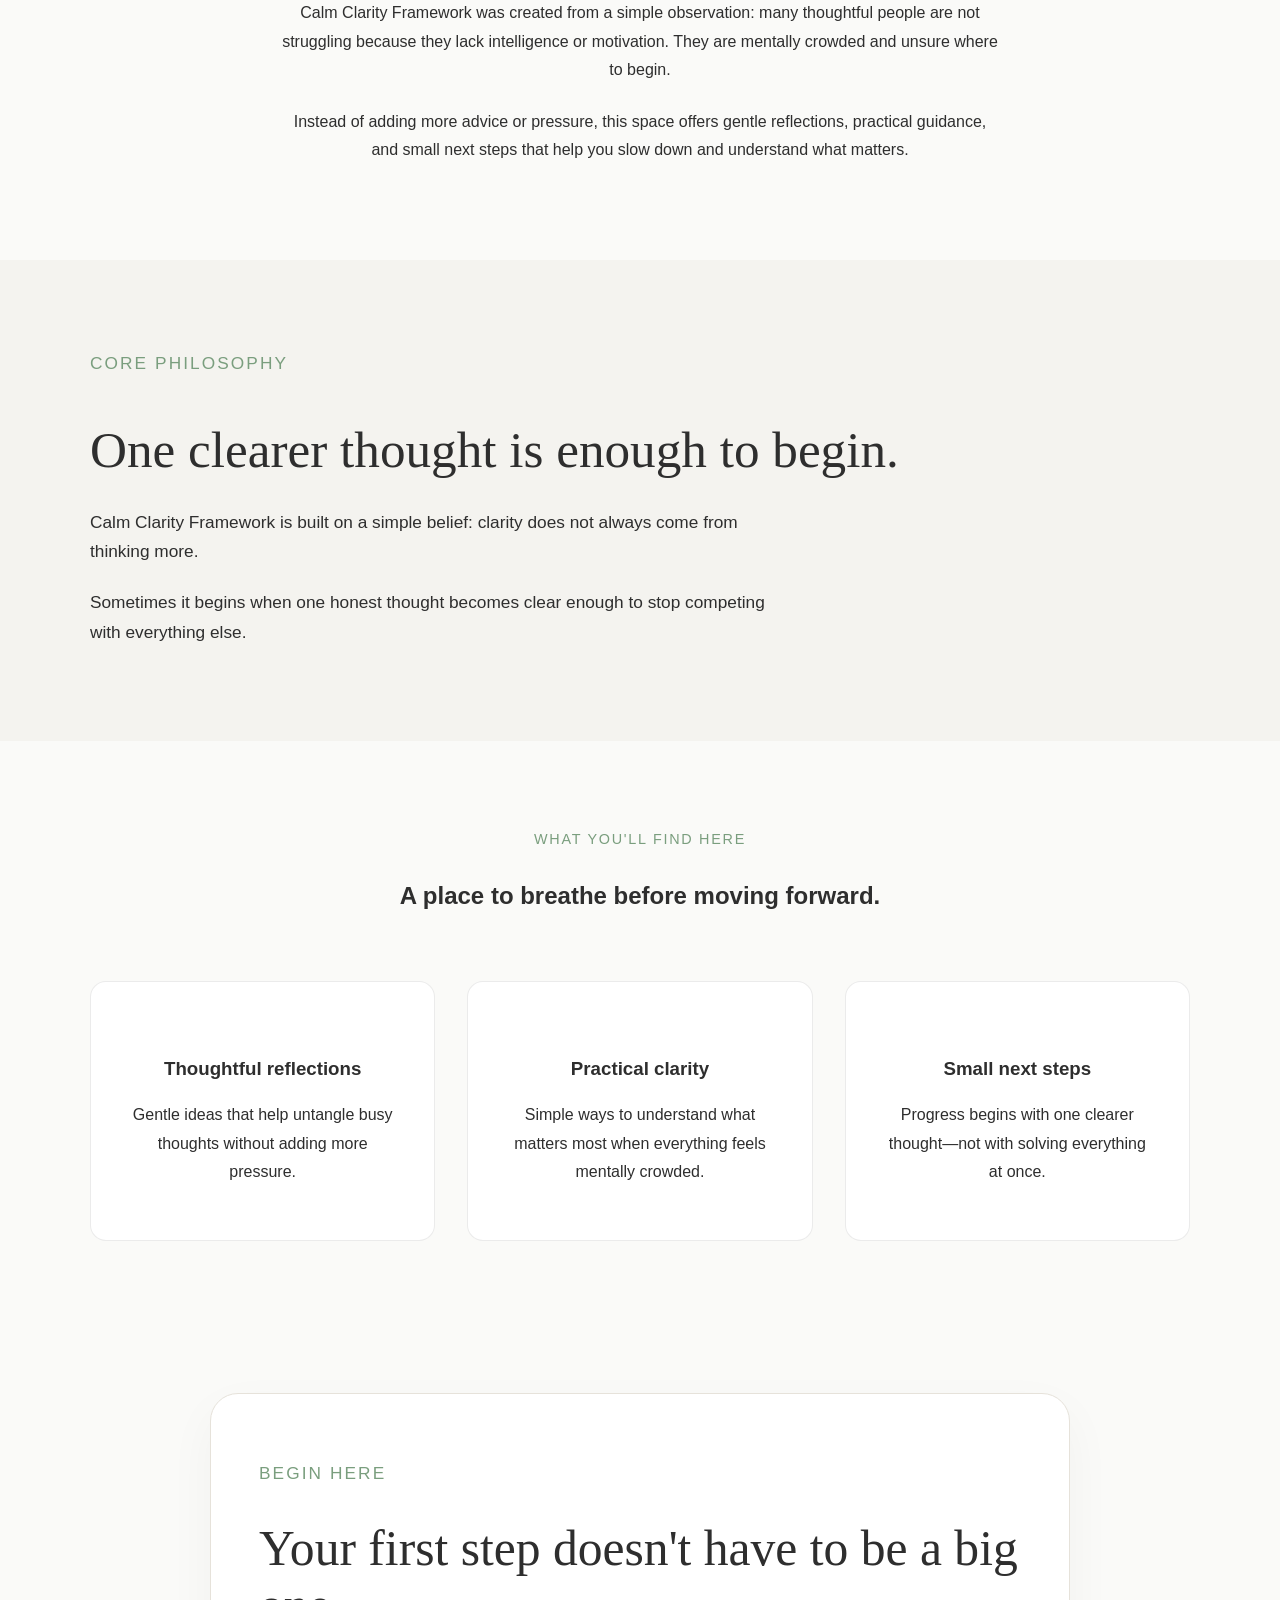
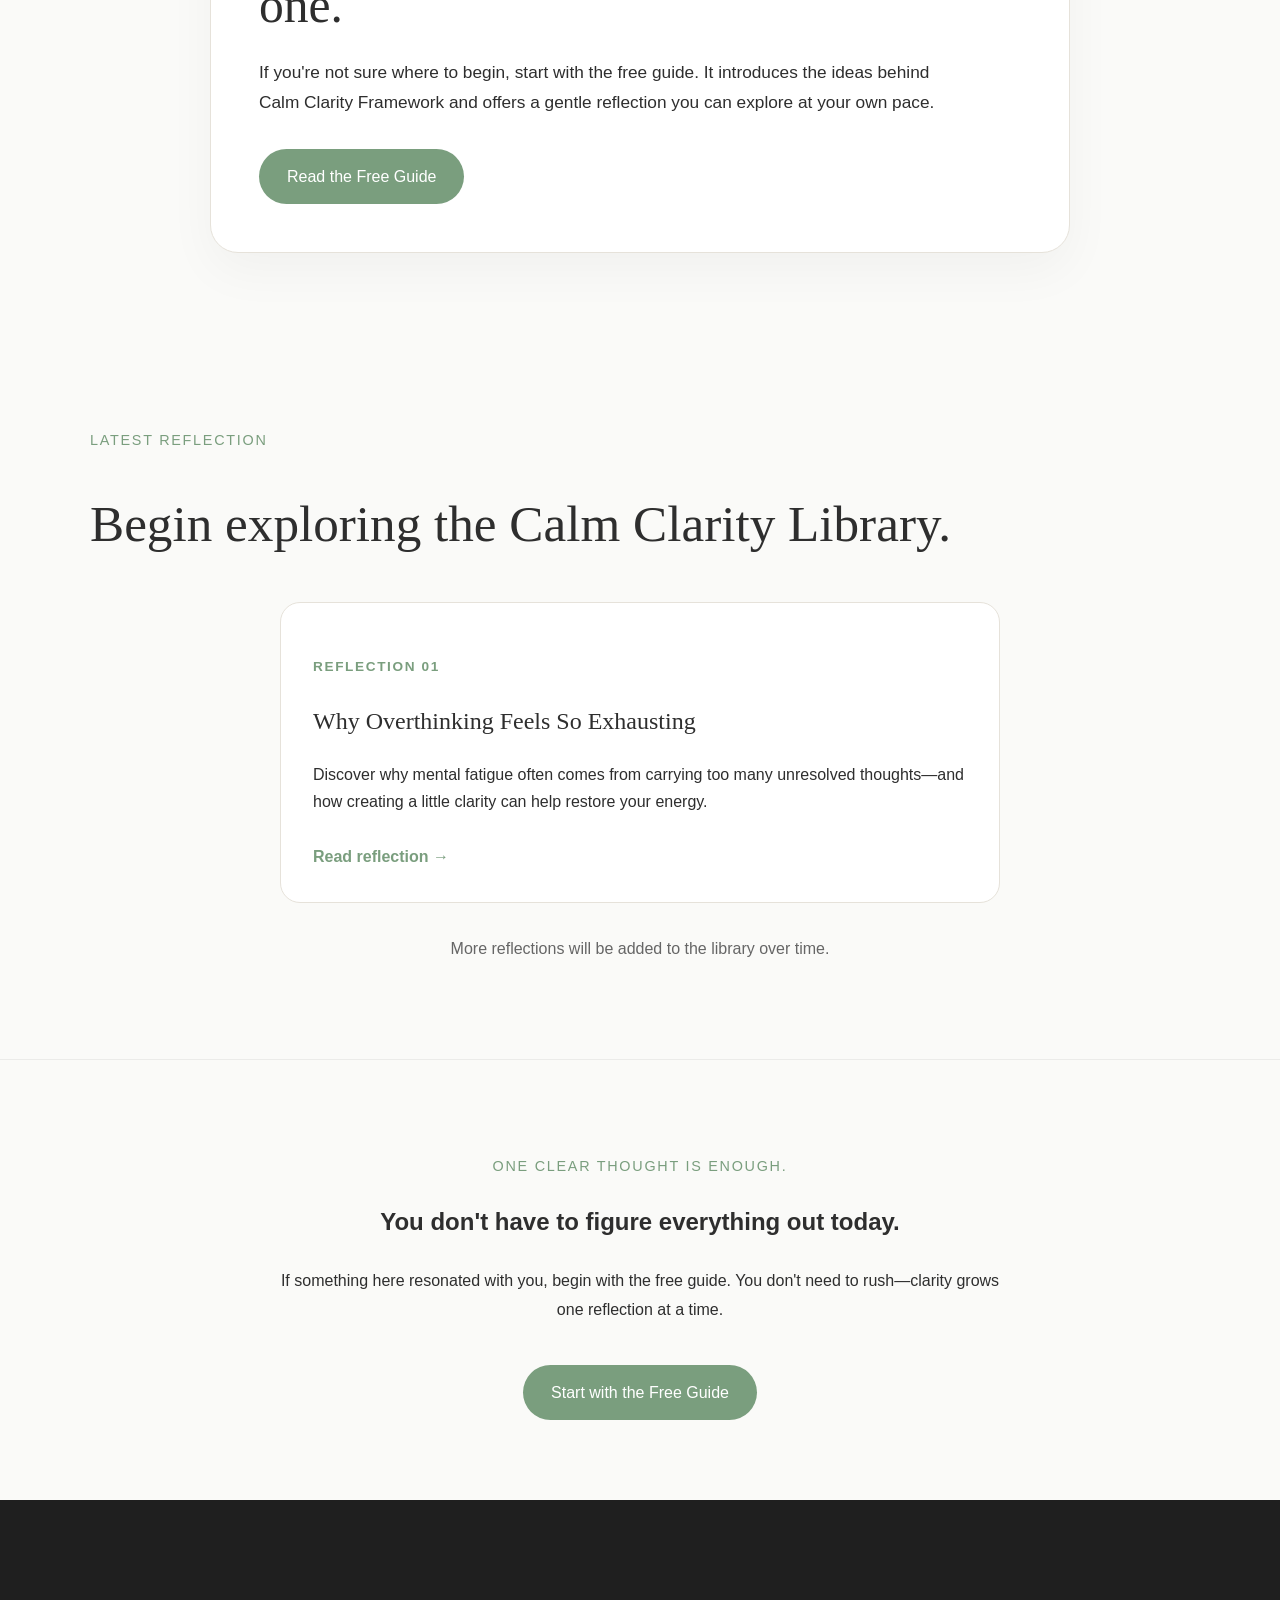
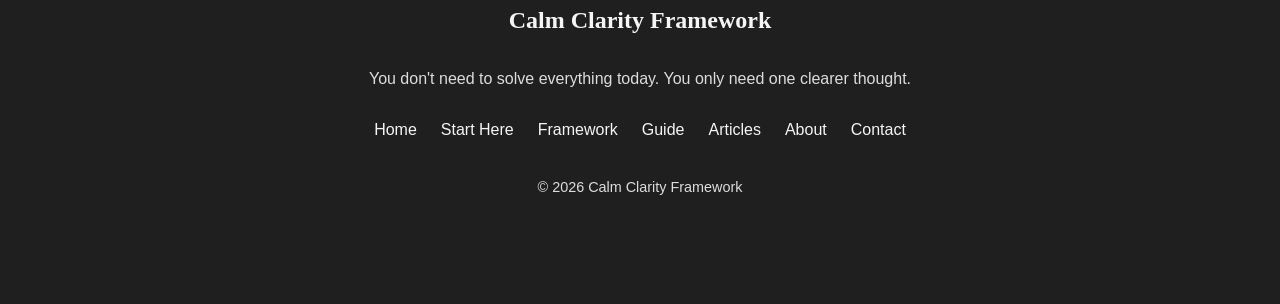
==== commit 179fa085: "improved index.html, style,css" ====
--- a/index.html
+++ b/index.html
@@ -50,8 +50,20 @@
 </script>
 
     <link rel="stylesheet" href="style.css">
-    <link rel="icon" href="assets/favicon.ico" sizes="any">
-<link rel="shortcut icon" href="assets/favicon.ico">
+    <link
+    rel="icon"
+    href="assets/favicon.png"
+    type="image/png"
+>
+
+<link
+    rel="shortcut icon"
+    href="assets/favicon.png"
+>
+<link
+    rel="apple-touch-icon"
+    href="assets/favicon.png"
+>
 </head>
 <body>
     
@@ -85,51 +97,69 @@
     <main class="homepage">
 
         <section class="hero">
-            <div class="container">
-
-            <p class="eyebrow">Calm Clarity Framework</p>
-
-            <h1>You don't need to solve everything today.</h1>
-
-            <p class="hero-subtitle">
-                Sometimes the hardest part isn't having too many problems.
-                It's carrying too many thoughts at once.
-            </p>
-            <p class="hero-text">
-                If your mind has been replaying conversations,
-                weighing decisions,
-                or searching for clarity that always seems just out of reach,
-                you're not alone.
-            </p>
-            <p class="hero-benefit">
-  Calm Clarity Framework offers gentle reflections and practical guidance
-  to help you separate one clear thought from mental noise.
-</p>
-
-            <a href="pages/guide.html" class="button">
-  Begin with the free guide
-</a>
-             </div>
-
-        </section>
-        <section class="intro-section">
-            <div class="container">
-    
+    <div class="container">
+
+        <p class="eyebrow">Calm Clarity Framework</p>
+
+        <h1>You don't need to solve everything today.</h1>
+
+        <p class="hero-subtitle">
+            Sometimes the hardest part isn't having too many problems.
+            It's carrying too many thoughts at once.
+        </p>
+
+        <p class="hero-text">
+            If your mind has been replaying conversations,
+            weighing decisions,
+            or searching for clarity that always seems just out of reach,
+            you're not alone.
+        </p>
+
+        <p class="hero-benefit">
+            Calm Clarity Framework offers gentle reflections and practical guidance
+            to help you quiet the mental noise, understand what matters,
+            and take one meaningful next step.
+        </p>
+
+        <div class="hero-actions">
+    <a href="pages/guide.html" class="button">
+        Begin with the Free Guide
+    </a>
+
+    <a
+        href="pages/why-overthinking-feels-so-exhausting.html"
+        class="hero-secondary-link"
+    >
+        Read the latest reflection
+    </a>
+</div>
+
+    </div>
+</section>
+
+<section class="intro-section">
+    <div class="container">
+
         <p class="eyebrow">What this is</p>
 
-        <h2>A calm place to understand the noise inside your mind.</h2>
-
-        <p>
-            Calm Clarity Framework is a quiet digital library for thoughtful people
-            who feel mentally crowded, emotionally tired, or unsure where to begin.
-        </p>
-
-        <p>
-            Through reflections, guides, and simple exercises, it helps you slow down,
-            separate one clear thought from the noise, and return to yourself gently.
-        </p>
-    </div>
-</section>
+        <h2>A calm place to think more clearly.</h2>
+
+        <p>
+            Calm Clarity Framework is a digital library of gentle reflections,
+            practical guidance, and simple exercises designed for people who
+            feel mentally overwhelmed or caught in overthinking.
+        </p>
+
+        <p>
+            Whether you begin with a reflection, explore the framework,
+            or read the free guide, every page is designed to help you
+            slow down, understand what matters, and move forward with
+            greater confidence—one clear thought at a time.
+        </p>
+
+    </div>
+</section>
+
 <section class="why-section">
     <div class="container">
 
@@ -140,13 +170,13 @@
         <p>
             Calm Clarity Framework was created from a simple observation:
             many thoughtful people are not struggling because they lack intelligence
-            or motivation. They are carrying too many competing thoughts at once.
+            or motivation. They are mentally crowded and unsure where to begin.
         </p>
 
         <p>
             Instead of adding more advice or pressure, this space offers gentle
             reflections, practical guidance, and small next steps that help you
-            slow down, understand what matters, and move forward with greater clarity.
+            slow down and understand what matters.
         </p>
 
     </div>
@@ -227,40 +257,35 @@
 <section class="articles-preview">
     <div class="container">
 
-        <p class="eyebrow">Latest reflections</p>
-
-        <h2>Continue exploring the Calm Clarity Library.</h2>
-
-        <div class="article-grid">
-
-            <article class="article-card">
+        <p class="eyebrow">Latest reflection</p>
+
+        <h2>Begin exploring the Calm Clarity Library.</h2>
+
+        <div class="article-grid featured-reflection-grid">
+
+            <article class="article-card featured-reflection-card">
+
+                <p class="article-label">Reflection 01</p>
+
                 <h3>Why Overthinking Feels So Exhausting</h3>
-                  <p>
-                     Discover why mental fatigue often comes from carrying too many unresolved
-thoughts—and how creating a little clarity can restore energy.
-                  </p>
-                <a href="pages/articles.html">Read article →</a>
+
+                <p>
+                    Discover why mental fatigue often comes from carrying too many
+                    unresolved thoughts—and how creating a little clarity can help
+                    restore your energy.
+                </p>
+
+                <a href="pages/why-overthinking-feels-so-exhausting.html">
+                    Read reflection →
+                </a>
+
             </article>
 
-            <article class="article-card">
-                <h3>The Difference Between Thinking and Clarity</h3>
-                  <p>
-                     Learn why more thinking doesn't always lead to better decisions, and how
-clarity often begins by slowing down instead.
-                  </p>
-                <a href="pages/articles.html">Read article →</a>
-            </article>
-
-            <article class="article-card">
-                <h3>The Quiet Cost of Overthinking</h3>
-                  <p>
-                    Explore the subtle ways overthinking influences your energy, confidence,
-relationships, and everyday choices.
-                  </p>
-                 <a href="pages/articles.html">Read article →</a>
-            </article>
-
         </div>
+
+        <p class="articles-note">
+            More reflections will be added to the library over time.
+        </p>
 
     </div>
 </section>
--- a/style.css
+++ b/style.css
@@ -60,6 +60,34 @@
   font-size: 1.05rem;
   line-height: 1.7;
   font-weight: 500;
+}
+.hero-actions {
+    display: flex;
+    align-items: center;
+    gap: 1.25rem;
+    flex-wrap: wrap;
+    margin-top: 2rem;
+}
+
+.hero-secondary-link {
+    color: var(--text-color);
+    font-weight: 600;
+    text-decoration: none;
+    border-bottom: 1px solid currentColor;
+    padding-bottom: 0.15rem;
+}
+
+.hero-secondary-link:hover,
+.hero-secondary-link:focus-visible {
+    opacity: 0.7;
+}
+
+@media (max-width: 600px) {
+    .hero-actions {
+        align-items: flex-start;
+        flex-direction: column;
+        gap: 1rem;
+    }
 }
 
 .button {
@@ -162,15 +190,26 @@
     justify-content: center;
     min-height: 260px;
 }
+.thank-you-hero {
+    min-height: auto;
+    padding: 4rem 0 2.5rem;
+}
+.thank-you-closing {
+    margin-top: 2rem;
+    margin-bottom: 2rem;
+    font-style: italic;
+}
+
 /* ==========================
    Navigation
 ========================== */
 
-header {
+body > header {
     background: var(--bg);
     border-bottom: 1px solid #ecebe7;
     position: sticky;
     top: 0;
+    z-index: 1000;
 }
 .navbar {
     max-width: 1200px;
@@ -340,6 +379,29 @@
 .article-card a:hover {
     text-decoration: underline;
 }
+.featured-reflection-grid {
+    grid-template-columns: minmax(0, 720px);
+    justify-content: center;
+}
+
+.featured-reflection-card {
+    width: 100%;
+}
+
+.article-label {
+    margin-bottom: 1rem;
+    color: var(--accent);
+    font-size: 0.85rem;
+    font-weight: 600;
+    letter-spacing: 0.12em;
+    text-transform: uppercase;
+}
+
+.articles-note {
+    margin-top: 2rem;
+    text-align: center;
+    color: #666;
+}
 /* Final Call to Action */
 
 .final-cta {
@@ -361,6 +423,360 @@
 }
 .final-cta {
     border-top: 1px solid rgba(0,0,0,.06);
+}
+/* First Step */
+
+.first-step-list {
+    display: grid;
+    grid-template-columns: repeat(auto-fit, minmax(220px, 1fr));
+    gap: 2rem;
+    margin: 3rem 0;
+}
+
+.step-card {
+    display: flex;
+    flex-direction: column;
+    padding: 2rem;
+    border: 1px solid rgba(0, 0, 0, 0.08);
+    border-radius: 16px;
+    background: #ffffff;
+}
+
+.step-number {
+    display: inline-flex;
+    align-items: center;
+    justify-content: center;
+    width: 2.2rem;
+    height: 2.2rem;
+    margin-bottom: 1rem;
+    border-radius: 50%;
+    background: #8aa88a;
+    color: #ffffff;
+    font-weight: 700;
+}
+
+.step-card h3 {
+    margin-bottom: 0.75rem;
+}
+
+.step-card p {
+    margin: 0;
+    line-height: 1.8;
+}
+
+.clarity-note {
+    max-width: 700px;
+    margin: 2rem auto 0;
+    text-align: center;
+    font-style: italic;
+}
+.step-card {
+    display: flex;
+    flex-direction: column;
+    justify-content: flex-start;
+
+    min-height: 300px;
+
+    padding: 2rem;
+
+    border: 1px solid rgba(0,0,0,.08);
+    border-radius: 16px;
+
+    background: #fff;
+}
+.step-card:hover {
+    transform: translateY(-4px);
+    border-color: rgba(138, 168, 138, 0.35);
+    box-shadow: 0 10px 24px rgba(0, 0, 0, 0.05);
+}
+.exercise-intro{
+    max-width:650px;
+    margin:2rem auto 3rem;
+    text-align:center;
+    font-style:italic;
+}
+/* Framework Principles */
+
+.framework-grid {
+    display: grid;
+    grid-template-columns: repeat(auto-fit, minmax(240px, 1fr));
+    gap: 2rem;
+    margin-top: 3rem;
+}
+
+.framework-card {
+    min-height: 260px;
+    padding: 2.25rem;
+    border: 1px solid rgba(0, 0, 0, 0.08);
+    border-radius: 16px;
+    background: #ffffff;
+}
+
+.framework-card h3 {
+    margin-bottom: 1.25rem;
+}
+
+.framework-card p {
+    margin: 0;
+    line-height: 1.8;
+}
+.framework-card {
+    transition: transform 0.25s ease,
+                border-color 0.25s ease,
+                box-shadow 0.25s ease;
+}
+
+.framework-card:hover {
+    transform: translateY(-4px);
+    border-color: rgba(138, 168, 138, 0.35);
+    box-shadow: 0 10px 24px rgba(0, 0, 0, 0.05);
+}
+/* Clarity versus Certainty */
+
+.clarity-section {
+    padding: 5rem 0;
+    text-align: center;
+}
+
+.clarity-section h2 {
+    max-width: 680px;
+    margin: 0 auto 3rem;
+}
+
+.clarity-comparison {
+    display: grid;
+    grid-template-columns: repeat(auto-fit, minmax(280px, 1fr));
+    gap: 2rem;
+    text-align: left;
+}
+
+.comparison-card {
+    padding: 2.5rem;
+    border: 1px solid rgba(0, 0, 0, 0.08);
+    border-radius: 16px;
+    background: #ffffff;
+}
+
+.comparison-card-emphasis {
+    border-color: rgba(138, 168, 138, 0.45);
+}
+
+.comparison-label {
+    margin-bottom: 1rem;
+    color: #7f9f7f;
+    font-size: 0.85rem;
+    font-weight: 700;
+    letter-spacing: 0.12em;
+    text-transform: uppercase;
+}
+
+.comparison-card h3 {
+    margin-bottom: 1rem;
+}
+
+.comparison-card p:last-child {
+    margin: 0;
+    line-height: 1.8;
+}
+
+.clarity-summary {
+    max-width: 720px;
+    margin: 3rem auto 0;
+    line-height: 1.8;
+}
+.comparison-card-emphasis {
+    background: #f7fbf7;
+    border-color: rgba(138,168,138,.45);
+}
+.comparison-card h3 {
+    min-height: 3.5rem;
+    margin-bottom: 1rem;
+}
+/* Free Guide Steps */
+
+.guide-step-section {
+    padding: 5rem 0;
+    text-align: center;
+}
+
+.guide-step-section h2 {
+    max-width: 720px;
+    margin: 0 auto 1.5rem;
+}
+
+.guide-step-intro {
+    max-width: 680px;
+    margin: 0 auto 3rem;
+    line-height: 1.8;
+}
+
+.guide-exercise-card {
+    max-width: 760px;
+    margin: 0 auto;
+    padding: 2.75rem;
+    text-align: left;
+    border: 1px solid rgba(0, 0, 0, 0.08);
+    border-radius: 16px;
+    background: #ffffff;
+}
+
+.guide-step-label {
+    margin-bottom: 1rem;
+    color: #7f9f7f;
+    font-size: 0.85rem;
+    font-weight: 700;
+    letter-spacing: 0.12em;
+    text-transform: uppercase;
+}
+
+.guide-exercise-card h3 {
+    margin-bottom: 1rem;
+}
+
+.guide-exercise-card p {
+    line-height: 1.8;
+}
+
+.guide-reminder {
+    margin: 1.5rem 0 0;
+    padding-top: 1.5rem;
+    border-top: 1px solid rgba(0, 0, 0, 0.08);
+    font-style: italic;
+}
+.guide-exercise-card-emphasis {
+    background: #f7fbf7;
+    border-color: rgba(138, 168, 138, 0.45);
+}
+/* Reflection Summary */
+
+.reflection-summary-section {
+    padding: 5rem 0;
+    text-align: center;
+}
+
+.reflection-summary-section h2 {
+    margin-bottom: 1.5rem;
+}
+
+.reflection-intro {
+    max-width: 700px;
+    margin: 0 auto 3rem;
+    line-height: 1.8;
+}
+
+.reflection-summary-card {
+    max-width: 760px;
+    margin: 0 auto;
+    padding: 3rem;
+    border: 1px solid rgba(0,0,0,.08);
+    border-radius: 16px;
+    background: #ffffff;
+    text-align: left;
+}
+
+.reflection-summary-card h3 {
+    margin-bottom: 1.5rem;
+}
+
+.reflection-list {
+    margin: 0;
+    padding-left: 1.5rem;
+    line-height: 2;
+}
+
+.reflection-list li {
+    margin-bottom: .75rem;
+}
+
+.reflection-closing {
+    margin-top: 2rem;
+    padding-top: 1.5rem;
+    border-top: 1px solid rgba(0,0,0,.08);
+    font-style: italic;
+}
+/* Reflection Summary */
+
+.reflection-summary-section {
+    padding: 5rem 0;
+    text-align: center;
+}
+
+.reflection-summary-section h2 {
+    margin-bottom: 1.5rem;
+}
+
+.reflection-intro {
+    max-width: 700px;
+    margin: 0 auto 3rem;
+    line-height: 1.8;
+}
+
+.reflection-summary-card {
+    max-width: 760px;
+    margin: 0 auto;
+    padding: 3rem;
+    border: 1px solid rgba(0,0,0,.08);
+    border-radius: 16px;
+    background: #ffffff;
+    text-align: left;
+}
+
+.reflection-summary-card h3 {
+    margin-bottom: 1.5rem;
+}
+
+.reflection-list {
+    margin: 0;
+    padding-left: 1.5rem;
+    line-height: 2;
+}
+
+.reflection-list li {
+    margin-bottom: .75rem;
+}
+
+.reflection-closing {
+    margin-top: 2rem;
+    padding-top: 1.5rem;
+    border-top: 1px solid rgba(0,0,0,.08);
+    font-style: italic;
+}
+/* Free Guide Final CTA */
+
+.guide-final-cta {
+    padding: 6rem 0;
+    text-align: center;
+    border-top: 1px solid rgba(0, 0, 0, 0.06);
+}
+
+.guide-final-cta .container {
+    max-width: 760px;
+}
+
+.guide-final-cta h2 {
+    margin-bottom: 1.5rem;
+}
+
+.guide-final-text {
+    margin: 0 auto 1.5rem;
+    line-height: 1.8;
+}
+
+.guide-final-cta .button {
+    margin-top: 1rem;
+}
+.library-note {
+    max-width: 640px;
+    margin: 2rem auto 0;
+    font-style: italic;
+    color: #666;
+    line-height: 1.8;
+}
+.library-intro {
+    max-width: 720px;
+    margin: 2rem auto 3rem;
+    text-align: center;
+    line-height: 1.8;
 }
 @media (max-width: 768px) {
     .navbar {
@@ -470,3 +886,520 @@
     color: var(--accent);
     font-weight: 600;
 }
+/* ========================================
+   ARTICLE HEADER
+======================================== */
+
+.article-header {
+    padding: 6rem 0 4.5rem;
+}
+
+.article-container {
+    max-width: 780px;
+}
+
+.article-identity {
+    display: flex;
+    align-items: center;
+    gap: 0.75rem;
+    margin-bottom: 1.5rem;
+}
+
+.article-collection,
+.article-number {
+    margin: 0;
+    font-size: 0.9rem;
+    font-weight: 700;
+    letter-spacing: 0.12em;
+    text-transform: uppercase;
+}
+
+.article-collection {
+    color: var(--accent);
+}
+
+.article-number {
+    color: rgba(46, 46, 46, 0.7);
+}
+
+.article-number::before {
+    content: "•";
+    margin-right: 0.75rem;
+}
+
+.article-title {
+    max-width: 680px;
+    margin: 0;
+    font-size: clamp(3rem, 7vw, 5.5rem);
+    line-height: 1.05;
+    letter-spacing: -0.03em;
+}
+
+.article-subtitle {
+    max-width: 700px;
+    margin: 2rem 0 0;
+    font-size: 1.35rem;
+    line-height: 1.6;
+}
+
+.article-meta {
+    display: flex;
+    flex-wrap: wrap;
+    align-items: center;
+    gap: 0.65rem;
+    margin-top: 1.75rem;
+    font-size: 0.95rem;
+    color: var(--text-muted);
+}
+
+.article-introduction {
+    margin-top: 3rem;
+}
+@media (max-width: 768px) {
+    .article-header {
+        padding: 4rem 0 3rem;
+    }
+
+    .article-identity {
+        flex-direction: column;
+        align-items: flex-start;
+        gap: 0.35rem;
+        margin-bottom: 1.25rem;
+    }
+
+    .article-number::before {
+        content: none;
+    }
+
+    .article-title {
+        font-size: clamp(2.5rem, 12vw, 3.75rem);
+         max-width: 680px;
+    }
+
+    .article-subtitle {
+        margin-top: 1.5rem;
+    }
+
+    .article-meta {
+        margin-top: 1rem;
+    }
+}
+/* ========================================
+   ARTICLE CONTENT
+======================================== */
+
+.article-content {
+    width: min(90%, 720px);
+    margin-inline: auto;
+    padding-bottom: 5rem;
+}
+.article-content section {
+    margin-top: 4.5rem;
+}
+
+.article-content section:first-child {
+    margin-top: 0;
+}
+.article-content h2 {
+    margin: 0 0 1.5rem;
+    font-size: clamp(1.75rem, 4vw, 2.4rem);
+    line-height: 1.2;
+    letter-spacing: -0.02em;
+    color: var(--text);
+}
+.article-content p {
+    margin: 0 0 1.5rem;
+    font-size: 1.08rem;
+    line-height: 1.85;
+}
+.article-content section > :last-child {
+    margin-bottom: 0;
+}
+@media (max-width: 768px) {
+    .article-content {
+        padding-bottom: 4rem;
+    }
+
+    .article-content section {
+        margin-top: 3.5rem;
+    }
+
+    .article-content p {
+        font-size: 1rem;
+        line-height: 1.8;
+    }
+}
+/* ========================================
+   ARTICLE INTRODUCTION
+======================================== */
+
+.article-introduction {
+    max-width: 700px;
+    margin-top: 3rem;
+    padding-left: 1.5rem;
+    border-left: 3px solid var(--sand);
+}
+
+.article-introduction p {
+    margin: 0 0 1.25rem;
+    font-size: clamp(1.15rem, 2vw, 1.35rem);
+    line-height: 1.75;
+    color: var(--text);
+}
+
+.article-introduction p:last-child {
+    margin-bottom: 0;
+}
+@media (max-width: 768px) {
+    .article-introduction {
+        margin-top: 2.5rem;
+        padding-left: 1rem;
+        border-left-width: 2px;
+    }
+
+    .article-introduction p {
+        font-size: 1.08rem;
+        line-height: 1.7;
+    }
+}
+/* ========================================
+   ARTICLE TABLE OF CONTENTS
+======================================== */
+
+.article-toc {
+    width: min(90%, 720px);
+    margin: 0 auto 5rem;
+}
+
+.article-toc-inner {
+    padding: 2rem;
+    border: 1px solid var(--sand);
+    border-radius: 0.5rem;
+}
+
+.article-toc-label {
+    margin: 0;
+    font-size: 0.78rem;
+    font-weight: 700;
+    letter-spacing: 0.14em;
+    text-transform: uppercase;
+    color: var(--accent);
+}
+
+.article-toc-title {
+    margin: 0.75rem 0 1.5rem;
+    font-size: clamp(1.35rem, 3vw, 1.75rem);
+    line-height: 1.3;
+    color: var(--text);
+}
+
+.article-toc-list {
+    margin: 0;
+    padding: 0;
+    list-style: none;
+}
+
+.article-toc-list li {
+    border-top: 1px solid var(--sand);
+}
+
+.article-toc-list li:last-child {
+    border-bottom: 1px solid var(--sand);
+}
+
+.article-toc-list a {
+    display: flex;
+    align-items: baseline;
+    gap: 1rem;
+    padding: 1rem 0;
+    color: var(--text);
+    text-decoration: none;
+    transition:
+        color 0.2s ease,
+        padding-left 0.2s ease;
+}
+
+.article-toc-list a:hover {
+    padding-left: 0.35rem;
+    color: var(--accent);
+}
+
+.article-toc-list a:focus-visible {
+    outline: 2px solid var(--accent);
+    outline-offset: 4px;
+}
+
+.toc-number {
+    flex: 0 0 auto;
+    min-width: 1.75rem;
+    font-size: 0.75rem;
+    font-weight: 700;
+    letter-spacing: 0.08em;
+    color: var(--accent);
+}
+html {
+    scroll-behavior: smooth;
+}
+
+.article-content section,
+.article-reflection {
+    scroll-margin-top: 6rem;
+}
+@media (max-width: 768px) {
+    .article-toc {
+        margin-bottom: 4rem;
+    }
+
+    .article-toc-inner {
+        padding: 1.5rem;
+    }
+
+    .article-toc-list a {
+        gap: 0.75rem;
+        padding: 0.9rem 0;
+    }
+
+    .article-toc-list a:hover {
+        padding-left: 0;
+    }
+}
+/* ========================================
+   GENTLE PRACTICE BOX
+======================================== */
+
+.practice-box {
+    margin-top: 2rem;
+    padding: 2rem;
+    background: #F3EFE8;
+    border-left: 4px solid var(--accent);
+    border-radius: 0.35rem;
+}
+
+.practice-label {
+    margin: 0 0 0.75rem;
+    font-size: 0.8rem;
+    font-weight: 700;
+    letter-spacing: 0.12em;
+    text-transform: uppercase;
+    color: var(--accent);
+}
+
+.practice-title {
+    margin: 0 0 1.25rem;
+    font-size: 1.35rem;
+    line-height: 1.35;
+    color: var(--text);
+}
+
+.practice-box p {
+    margin-bottom: 1.25rem;
+}
+
+.practice-box > :last-child {
+    margin-bottom: 0;
+}
+@media (max-width: 768px) {
+    .practice-box {
+        padding: 1.5rem;
+        border-left-width: 3px;
+    }
+
+    .practice-title {
+        font-size: 1.2rem;
+    }
+}
+/* ========================================
+   ARTICLE REFLECTION
+======================================== */
+
+.article-reflection {
+    margin-top: 5rem;
+    padding: 3rem 2rem;
+    text-align: center;
+    border-top: 1px solid var(--sand);
+    border-bottom: 1px solid var(--sand);
+}
+
+.reflection-label {
+    margin: 0 0 1.5rem;
+    font-size: 0.8rem;
+    font-weight: 700;
+    letter-spacing: 0.14em;
+    text-transform: uppercase;
+    color: var(--accent);
+}
+
+.reflection-quote {
+    margin: 0;
+    border: none;
+}
+
+.reflection-quote p {
+    margin: 0;
+    font-size: clamp(1.4rem, 3vw, 2rem);
+    line-height: 1.5;
+    font-style: italic;
+    color: var(--text);
+}
+@media (max-width: 768px) {
+
+    .article-reflection {
+        margin-top: 4rem;
+        padding: 2.5rem 1.5rem;
+    }
+
+    .reflection-quote p {
+        font-size: 1.4rem;
+    }
+
+}
+/* ========================================
+   ARTICLE FOOTER
+======================================== */
+
+.article-footer {
+    padding: 5rem 0 6rem;
+    background: var(--bg);
+}
+
+.article-footer-inner {
+    width: min(90%, 900px);
+    margin-inline: auto;
+    text-align: center;
+}
+
+.journey-label {
+    margin: 0;
+    font-size: .8rem;
+    font-weight: 700;
+    letter-spacing: .14em;
+    text-transform: uppercase;
+    color: var(--accent);
+}
+
+.journey-title {
+    margin: 1rem auto 1.5rem;
+    max-width: 700px;
+    font-size: clamp(2rem, 5vw, 3rem);
+    line-height: 1.2;
+}
+
+.journey-text {
+    max-width: 680px;
+    margin: 0 auto 3rem;
+    font-size: 1.1rem;
+}
+
+.journey-links {
+    display: grid;
+    grid-template-columns: repeat(auto-fit, minmax(280px, 1fr));
+    gap: 1.5rem;
+}
+
+.journey-card {
+    display: block;
+    padding: 2rem;
+    text-align: left;
+    text-decoration: none;
+    color: inherit;
+    border: 1px solid var(--sand);
+    border-radius: .5rem;
+    transition:
+        transform .25s ease,
+        border-color .25s ease,
+        box-shadow .25s ease;
+}
+
+.journey-card:hover {
+    transform: translateY(-4px);
+    border-color: var(--accent);
+    box-shadow: 0 10px 30px rgba(0,0,0,.08);
+}
+
+.journey-card-label {
+    display: inline-block;
+    margin-bottom: .75rem;
+    font-size: .75rem;
+    font-weight: 700;
+    letter-spacing: .12em;
+    text-transform: uppercase;
+    color: var(--accent);
+}
+
+.journey-card h3 {
+    margin: 0 0 .75rem;
+    font-size: 1.35rem;
+}
+
+.journey-card p {
+    margin: 0;
+}
+@media (max-width:768px){
+
+    .article-footer{
+        padding:4rem 0;
+    }
+
+    .journey-text{
+        margin-bottom:2rem;
+    }
+
+}
+/* ========================================
+   HOMEPAGE SPACING REFINEMENT
+======================================== */
+
+.homepage .hero {
+    padding: 6rem 0;
+}
+
+.homepage .intro-section {
+    padding: 4.5rem 24px;
+}
+
+.homepage .why-section {
+    padding: 4.5rem 0;
+}
+
+.homepage .philosophy-section {
+    padding: 4.5rem 0;
+}
+
+.homepage .find-section {
+    padding: 4.5rem 0;
+}
+
+.homepage .begin-section {
+    padding: 5rem 0;
+}
+
+.homepage .articles-preview {
+    padding: 5rem 0;
+}
+
+.homepage .final-cta {
+    padding: 5rem 0;
+}
+.homepage .articles-preview h2 {
+    margin-bottom: 3rem;
+}
+@media (max-width: 768px) {
+    .homepage .hero {
+        padding: 4.5rem 0;
+    }
+
+    .homepage .intro-section,
+    .homepage .why-section,
+    .homepage .philosophy-section,
+    .homepage .find-section,
+    .homepage .begin-section,
+    .homepage .articles-preview,
+    .homepage .final-cta {
+        padding-top: 3.75rem;
+        padding-bottom: 3.75rem;
+    }
+
+    .homepage .articles-preview h2 {
+        margin-bottom: 2.25rem;
+    }
+}
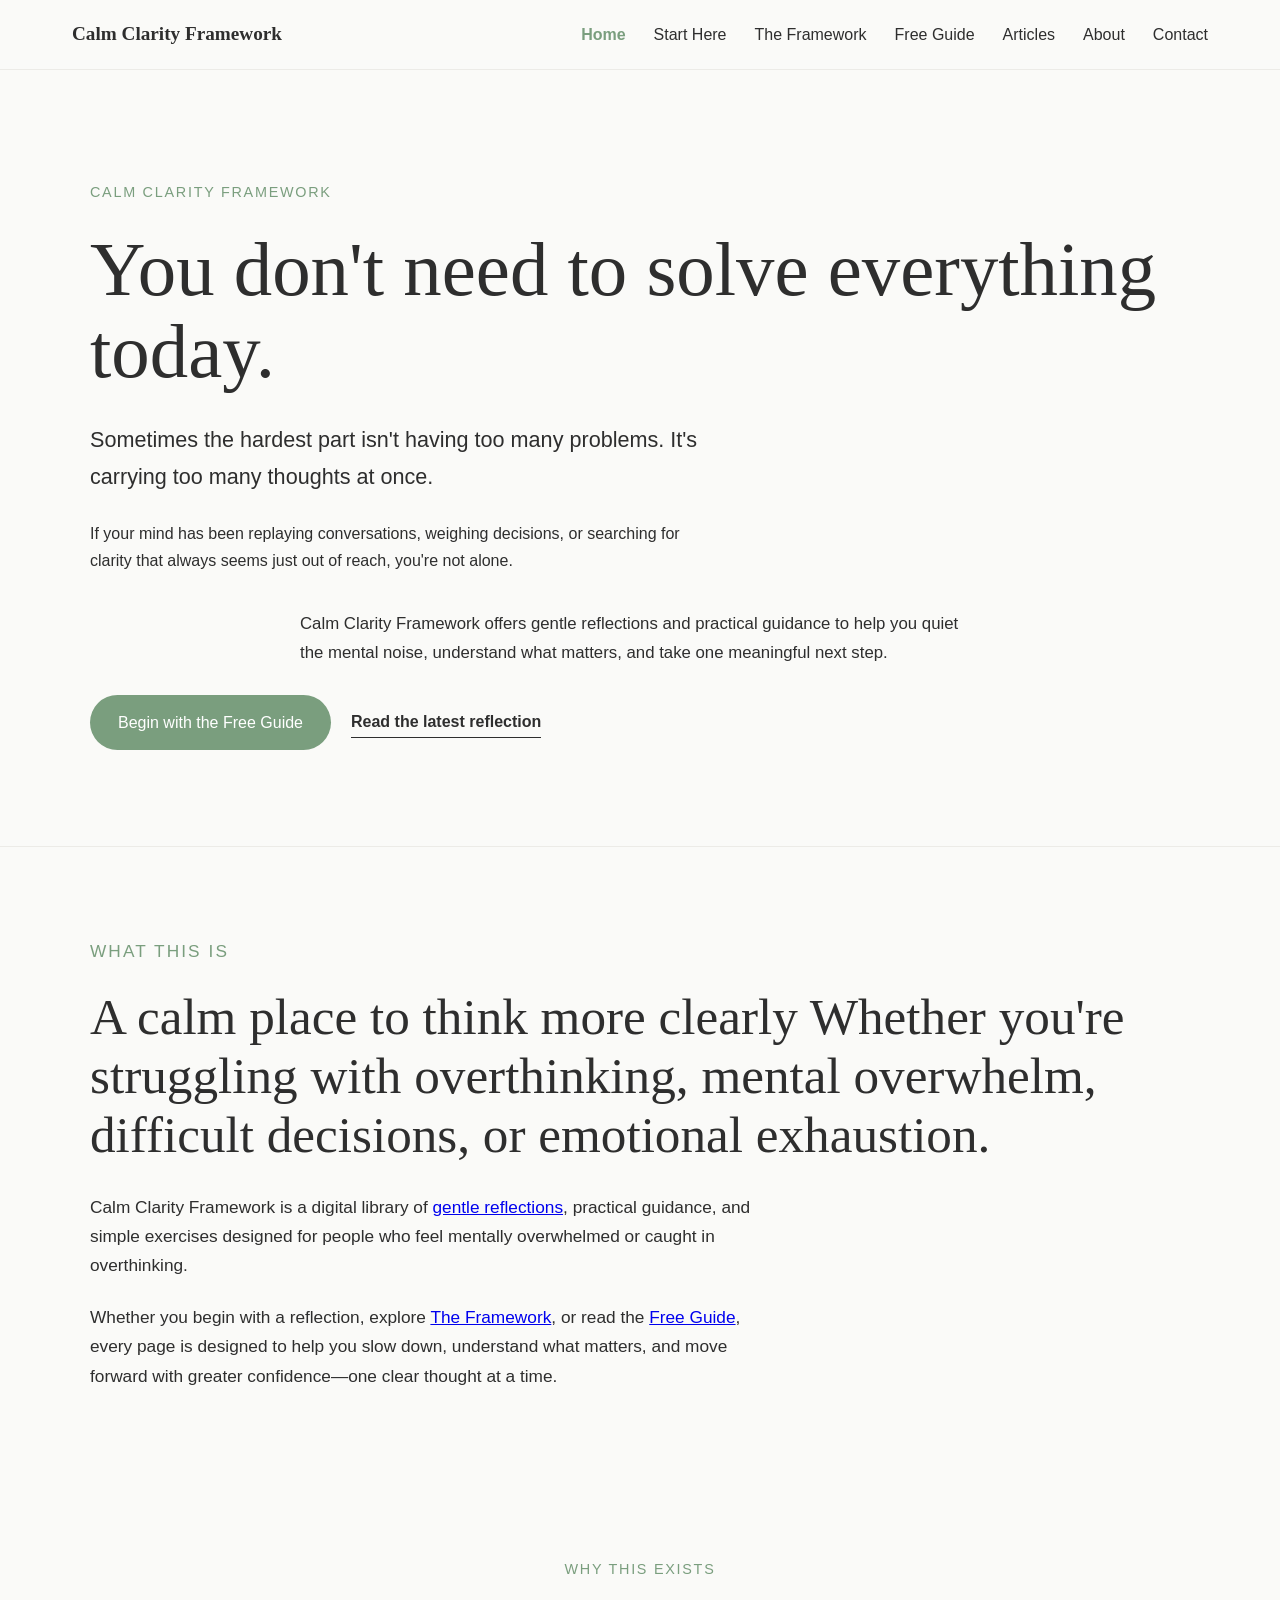
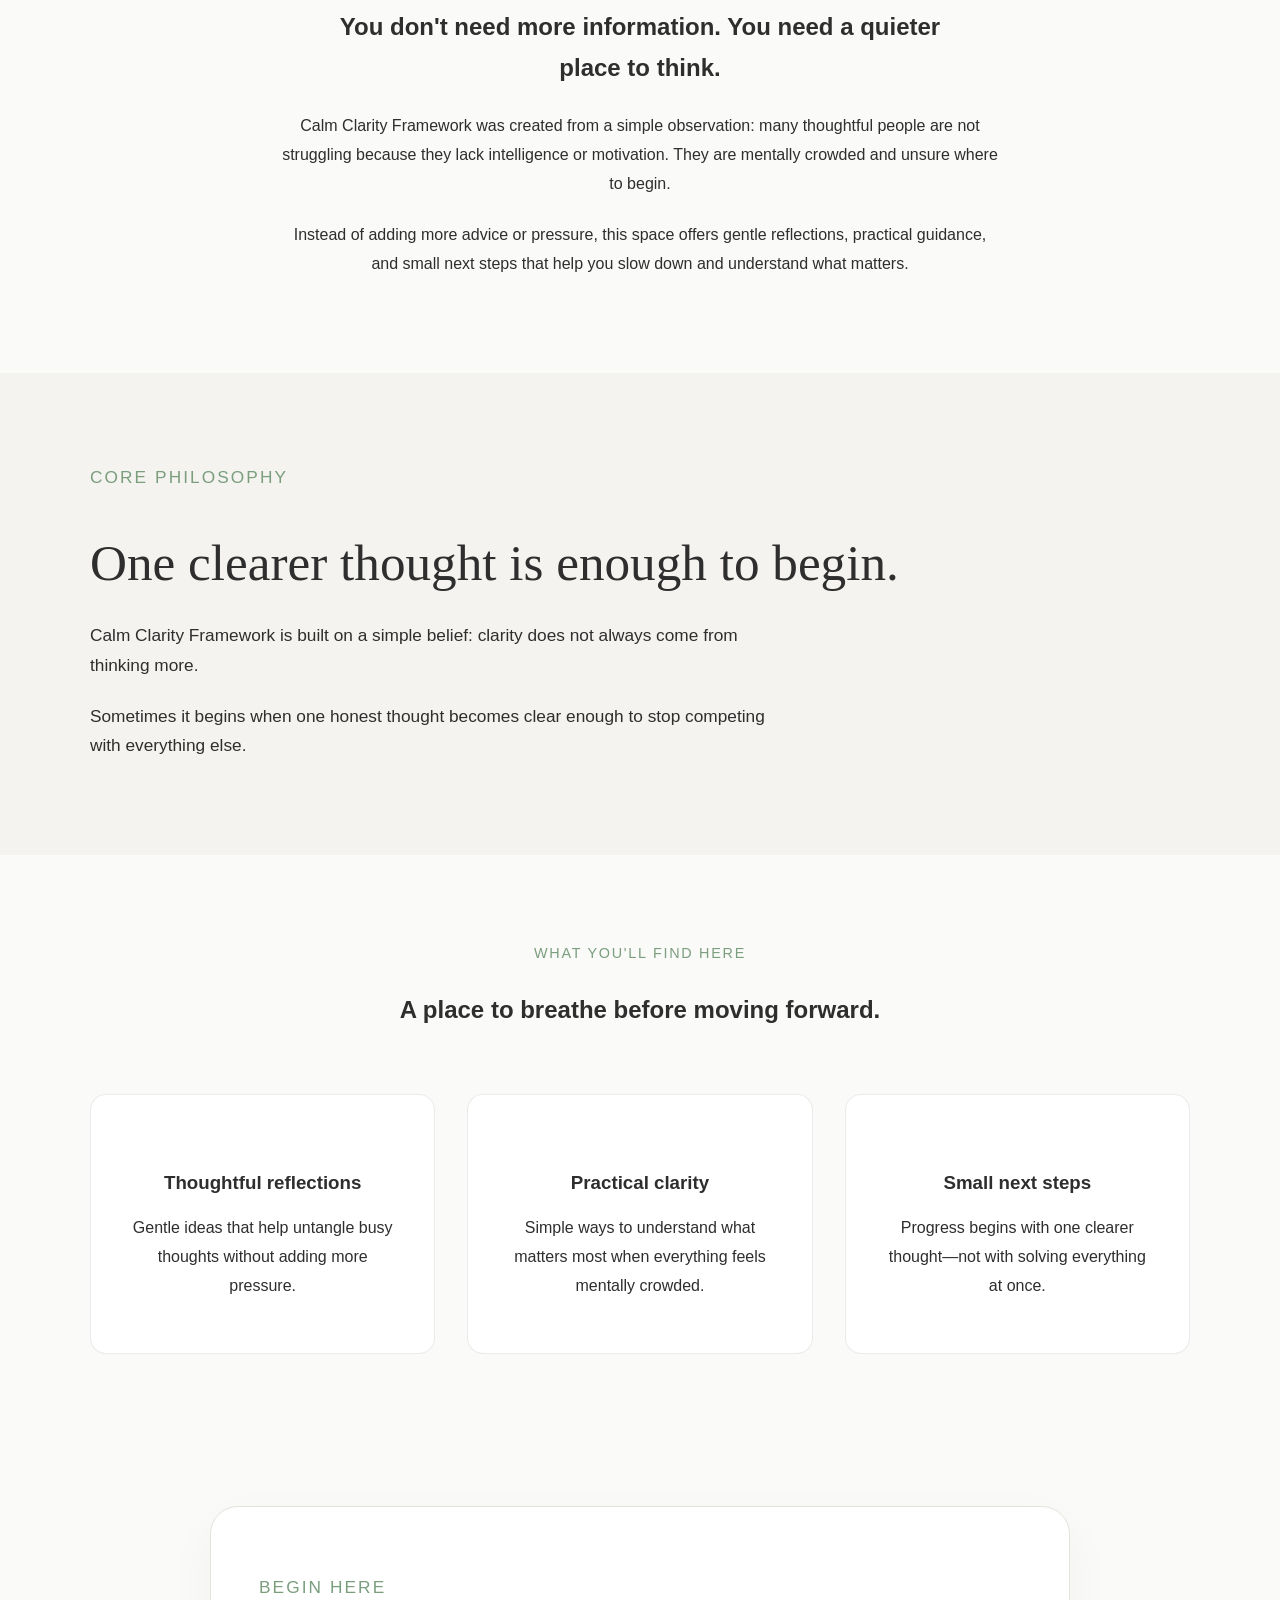
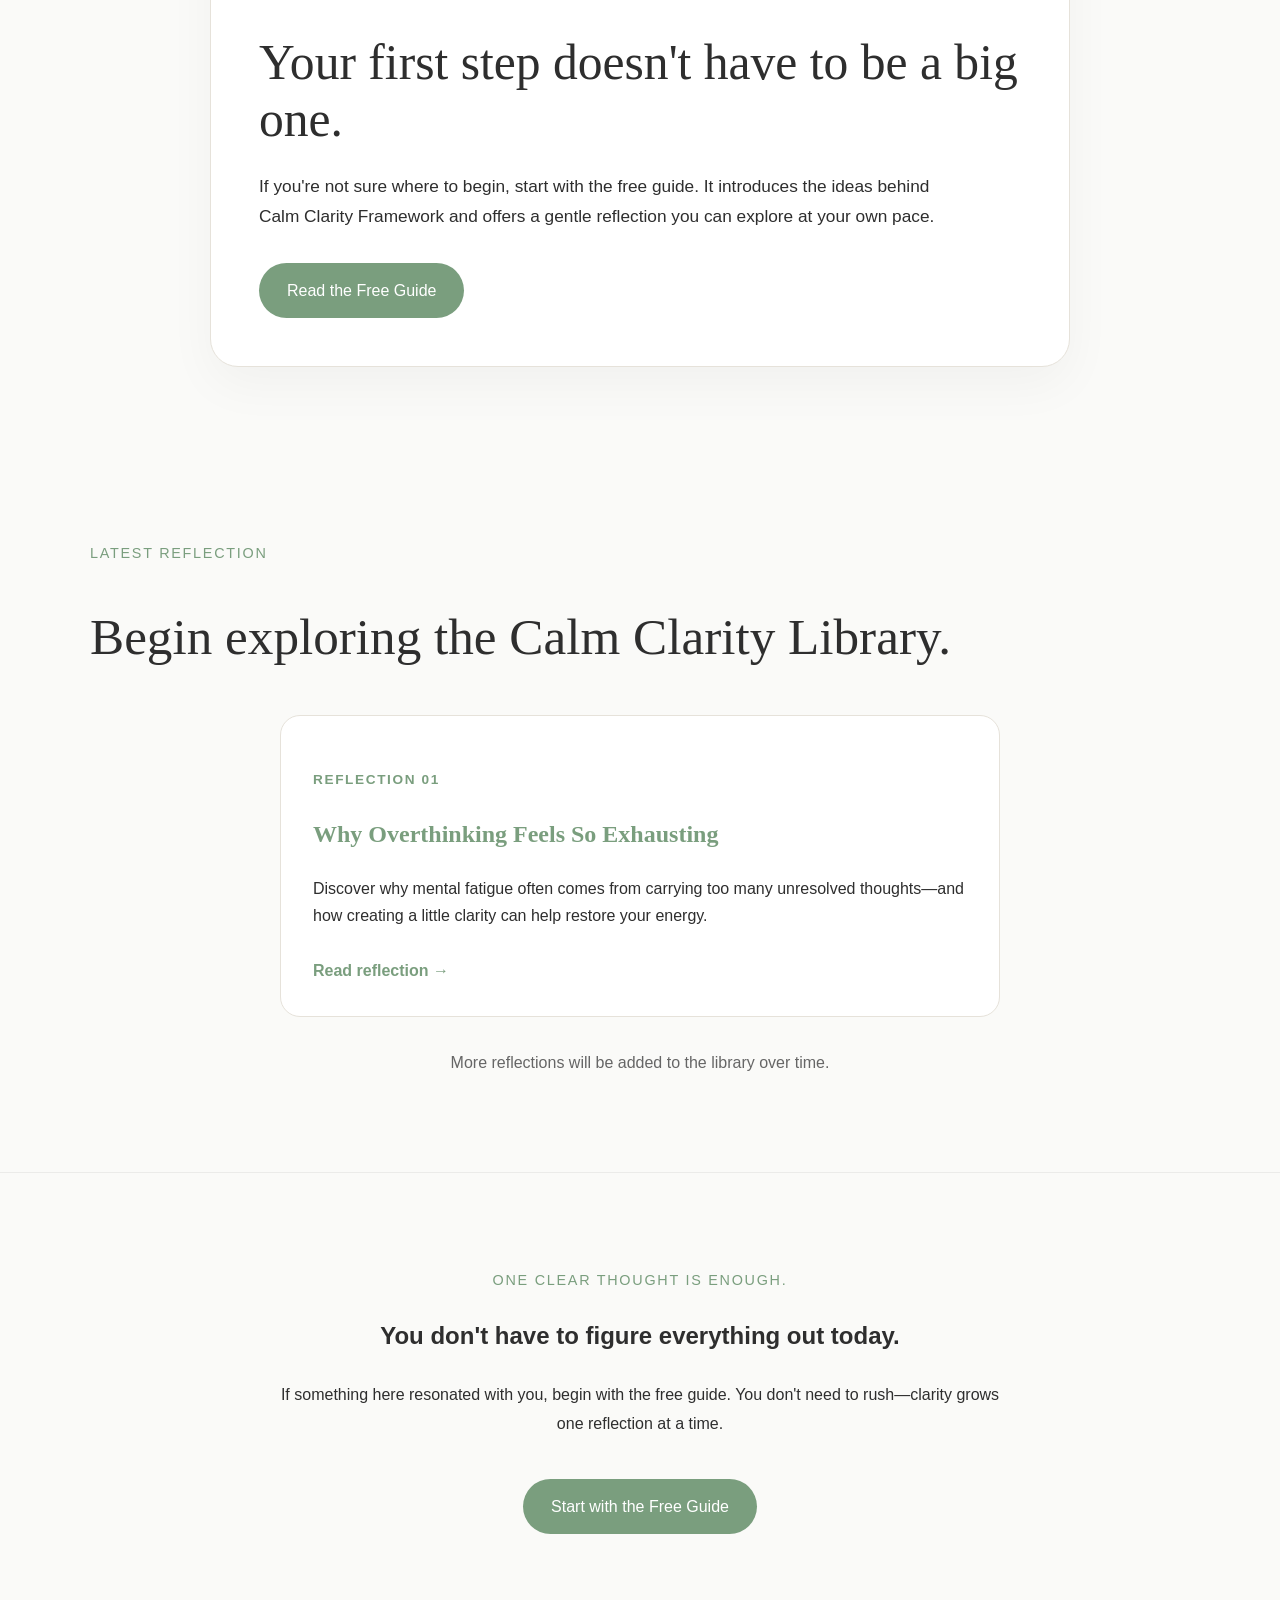
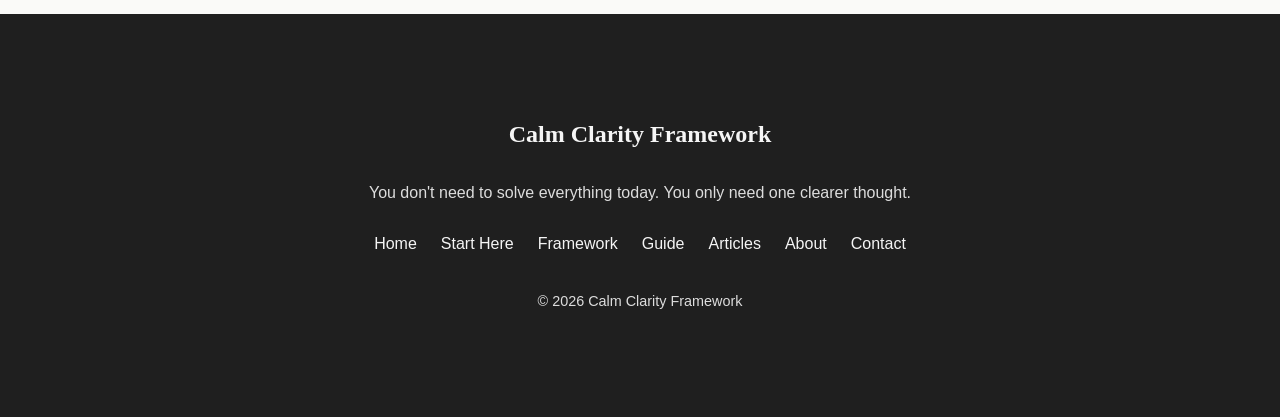
==== commit 9fc40e63: "site-wide launch audit" ====
--- a/index.html
+++ b/index.html
@@ -31,13 +31,15 @@
 <meta name="twitter:title" content="Calm Clarity Framework | Find Calm Through Clear Thinking">
 <meta name="twitter:description" content="Calm Clarity Framework helps you reduce mental overwhelm, think more clearly, and take meaningful next steps through thoughtful guidance and simple reflections.">
 <meta name="twitter:image" content="https://ftkebbe.github.io/calm-clarity-framework/assets/social-preview.png">
+<meta name="robots" content="index, follow">
+<meta name="theme-color" content="#82a886">
 <script type="application/ld+json">
 {
   "@context": "https://schema.org",
   "@type": "WebSite",
   "name": "Calm Clarity Framework",
   "url": "https://ftkebbe.github.io/calm-clarity-framework/",
-  "description": "Calm Clarity Framework helps thoughtful people reduce mental overwhelm, think more clearly, and take meaningful next steps through gentle reflections and practical guidance.",
+  "description": "Calm Clarity Framework helps thoughtful people reduce mental overwhelm, think more clearly, and take meaningful next steps through gentle reflections and practical guidance for mental clarity.",
   "publisher": {
     "@type": "Organization",
     "name": "Calm Clarity Framework",
@@ -70,27 +72,32 @@
 
     <header>
          <nav class="navbar">
-
-        <a href="index.html" class="logo">
-            Calm Clarity Framework
-        </a>
-         <ul class="nav-links">
-
-            <li><a href="index.html" class="active">Home</a></li>
-
-            <li><a href="pages/start-here.html">Start Here</a></li>
-
-            <li><a href="pages/framework.html">The Framework</a></li>
-
-            <li><a href="pages/guide.html">Free Guide</a></li>
-            <li><a href="pages/articles.html">Articles</a></li>
-
-            <li><a href="pages/about.html">About</a></li>
-
-            <li><a href="pages/contact.html">Contact</a></li>
-
-        </ul>
-          </nav>
+    <a href="../index.html" class="logo">
+        Calm Clarity Framework
+    </a>
+
+    <button
+        class="menu-toggle"
+        type="button"
+        aria-label="Open navigation menu"
+        aria-expanded="false"
+        aria-controls="primary-navigation"
+    >
+        <span></span>
+        <span></span>
+        <span></span>
+    </button>
+
+    <ul class="nav-links" id="primary-navigation">
+    <li><a href="index.html" class="active">Home</a></li>
+<li><a href="pages/start-here.html">Start Here</a></li>
+<li><a href="pages/framework.html">The Framework</a></li>
+<li><a href="pages/guide.html">Free Guide</a></li>
+<li><a href="pages/articles.html">Articles</a></li>
+<li><a href="pages/about.html">About</a></li>
+<li><a href="pages/contact.html">Contact</a></li>
+</ul>
+</nav>
 
     </header>
 
@@ -142,20 +149,22 @@
 
         <p class="eyebrow">What this is</p>
 
-        <h2>A calm place to think more clearly.</h2>
-
-        <p>
-            Calm Clarity Framework is a digital library of gentle reflections,
-            practical guidance, and simple exercises designed for people who
-            feel mentally overwhelmed or caught in overthinking.
-        </p>
-
-        <p>
-            Whether you begin with a reflection, explore the framework,
-            or read the free guide, every page is designed to help you
-            slow down, understand what matters, and move forward with
-            greater confidence—one clear thought at a time.
-        </p>
+        <h2>A calm place to think more clearly Whether you're struggling with overthinking, mental overwhelm, difficult decisions, or emotional exhaustion.</h2>
+
+        <p>
+  Calm Clarity Framework is a digital library of
+  <a href="pages/articles.html">gentle reflections</a>,
+  practical guidance, and simple exercises designed for people who
+  feel mentally overwhelmed or caught in overthinking.
+</p>
+
+        <p>
+  Whether you begin with a reflection,
+  explore <a href="pages/framework.html">The Framework</a>,
+  or read the <a href="pages/guide.html">Free Guide</a>, every page is designed to help you
+  slow down, understand what matters, and move forward with
+  greater confidence—one clear thought at a time.
+</p>
 
     </div>
 </section>
@@ -267,7 +276,11 @@
 
                 <p class="article-label">Reflection 01</p>
 
-                <h3>Why Overthinking Feels So Exhausting</h3>
+                <h3>
+  <a href="pages/why-overthinking-feels-so-exhausting.html">
+    Why Overthinking Feels So Exhausting
+  </a>
+</h3>
 
                 <p>
                     Discover why mental fatigue often comes from carrying too many
@@ -329,6 +342,7 @@
             </p>
         </div>
     </div>
+    <script src="script.js"></script>
 
 </body>
 </html>
--- a/style.css
+++ b/style.css
@@ -66,7 +66,7 @@
     align-items: center;
     gap: 1.25rem;
     flex-wrap: wrap;
-    margin-top: 2rem;
+    margin-top: 1rem;
 }
 
 .hero-secondary-link {
@@ -1403,3 +1403,174 @@
         margin-bottom: 2.25rem;
     }
 }
+@media (max-width: 480px) {
+    h1 {
+        font-size: clamp(2.25rem, 12vw, 3.2rem);
+    }
+
+    .hero {
+        padding-top: 3.75rem;
+        padding-bottom: 3.75rem;
+    }
+}
+.featured-article-card {
+    border: 2px solid var(--accent);
+    background: #fbfcfb;
+    box-shadow: 0 10px 28px rgba(0,0,0,.06);
+}
+
+.article-meta {
+    margin-top: 18px;
+    color: var(--muted);
+    font-size: .95rem;
+}
+
+.article-card-coming-soon {
+    opacity: .82;
+}
+
+.coming-soon-label {
+    margin-top: 22px;
+    font-weight: 600;
+    color: var(--accent);
+}
+.secondary-link {
+    margin-top: 20px;
+    font-size: 1rem;
+}
+
+.secondary-link a {
+    color: var(--accent);
+    text-decoration: none;
+    transition: opacity .2s ease;
+}
+
+.secondary-link a:hover {
+    opacity: .75;
+    text-decoration: underline;
+}
+.menu-toggle {
+    display: none;
+    width: 44px;
+    height: 44px;
+    padding: 10px;
+    border: 0;
+    background: transparent;
+    cursor: pointer;
+}
+
+.menu-toggle span {
+    display: block;
+    width: 24px;
+    height: 2px;
+    margin: 5px auto;
+    background: var(--text);
+    transition:
+        transform 0.25s ease,
+        opacity 0.25s ease;
+}
+
+@media (max-width: 768px) {
+    .navbar {
+        position: relative;
+        display: flex;
+        align-items: center;
+        justify-content: space-between;
+        gap: 20px;
+    }
+
+    .menu-toggle {
+        display: block;
+        flex-shrink: 0;
+    }
+
+    .nav-links {
+        display: none;
+        position: absolute;
+        top: calc(100% + 1px);
+        left: 0;
+        right: 0;
+        z-index: 1000;
+        margin: 0;
+        padding: 18px 24px 24px;
+        background: var(--bg);
+        border-top: 1px solid rgba(0, 0, 0, 0.08);
+        border-bottom: 1px solid rgba(0, 0, 0, 0.08);
+        box-shadow: 0 12px 24px rgba(0, 0, 0, 0.06);
+    }
+
+    .nav-links.is-open {
+        display: flex;
+        flex-direction: column;
+        align-items: flex-start;
+        gap: 0;
+    }
+
+    .nav-links li {
+        width: 100%;
+    }
+
+    .nav-links a {
+        display: block;
+        width: 100%;
+        padding: 12px 0;
+    }
+    .nav-links a {
+    color: var(--text);
+    text-decoration: none;
+    transition:
+        color 0.2s ease,
+        opacity 0.2s ease;
+}
+
+.nav-links a:hover {
+    color: var(--accent);
+}
+
+.nav-links a.active {
+    color: var(--accent);
+    font-weight: 600;
+    position: relative;
+}
+
+.nav-links a.active::after {
+    content: "";
+    position: absolute;
+    left: 0;
+    right: 0;
+    bottom: -4px;
+    height: 2px;
+    background: var(--accent);
+    border-radius: 999px;
+}
+
+    .menu-toggle.is-open span:nth-child(1) {
+        transform: translateY(7px) rotate(45deg);
+    }
+
+    .menu-toggle.is-open span:nth-child(2) {
+        opacity: 0;
+    }
+
+    .menu-toggle.is-open span:nth-child(3) {
+        transform: translateY(-7px) rotate(-45deg);
+    }
+}
+/* ========================================
+   REDUCED MOTION ACCESSIBILITY
+======================================== */
+
+@media (prefers-reduced-motion: reduce) {
+    html {
+        scroll-behavior: auto;
+    }
+
+    *,
+    *::before,
+    *::after {
+        animation-duration: 0.01ms !important;
+        animation-iteration-count: 1 !important;
+        transition-duration: 0.01ms !important;
+        scroll-behavior: auto !important;
+    }
+}
